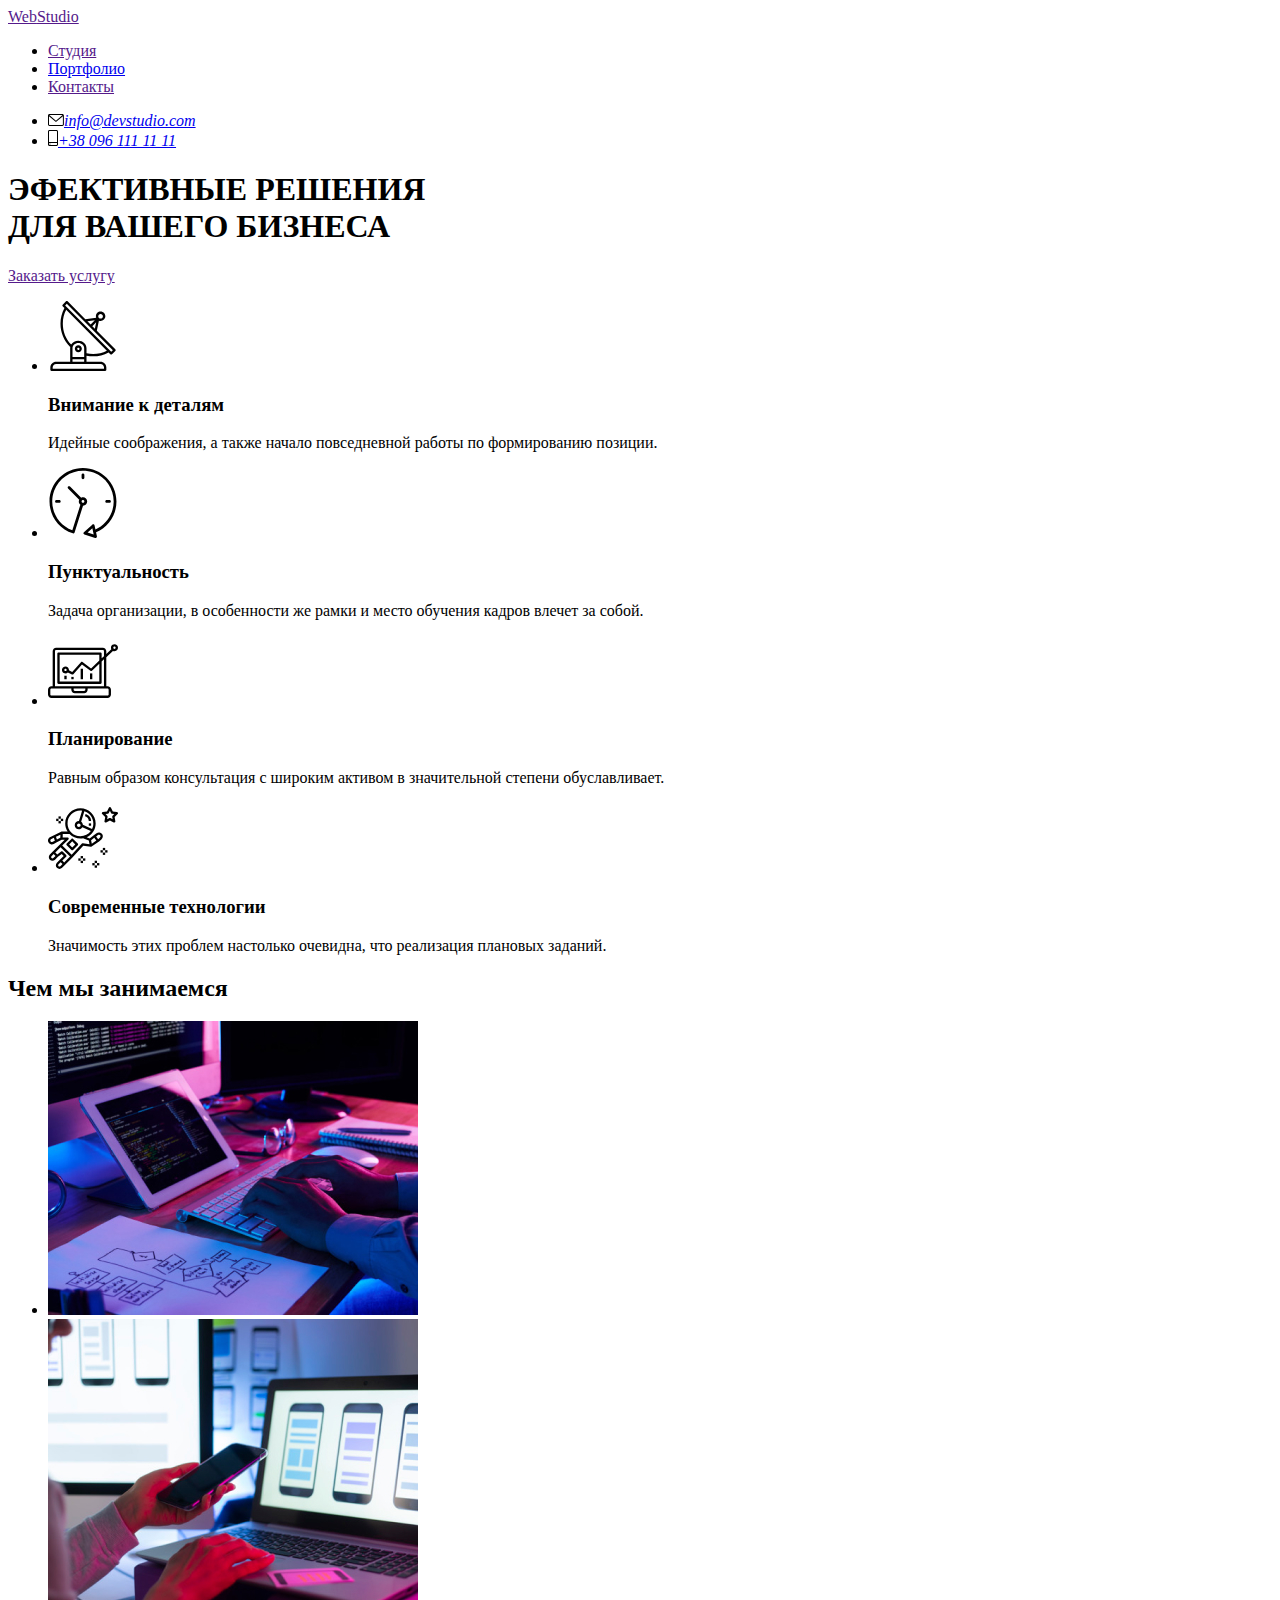
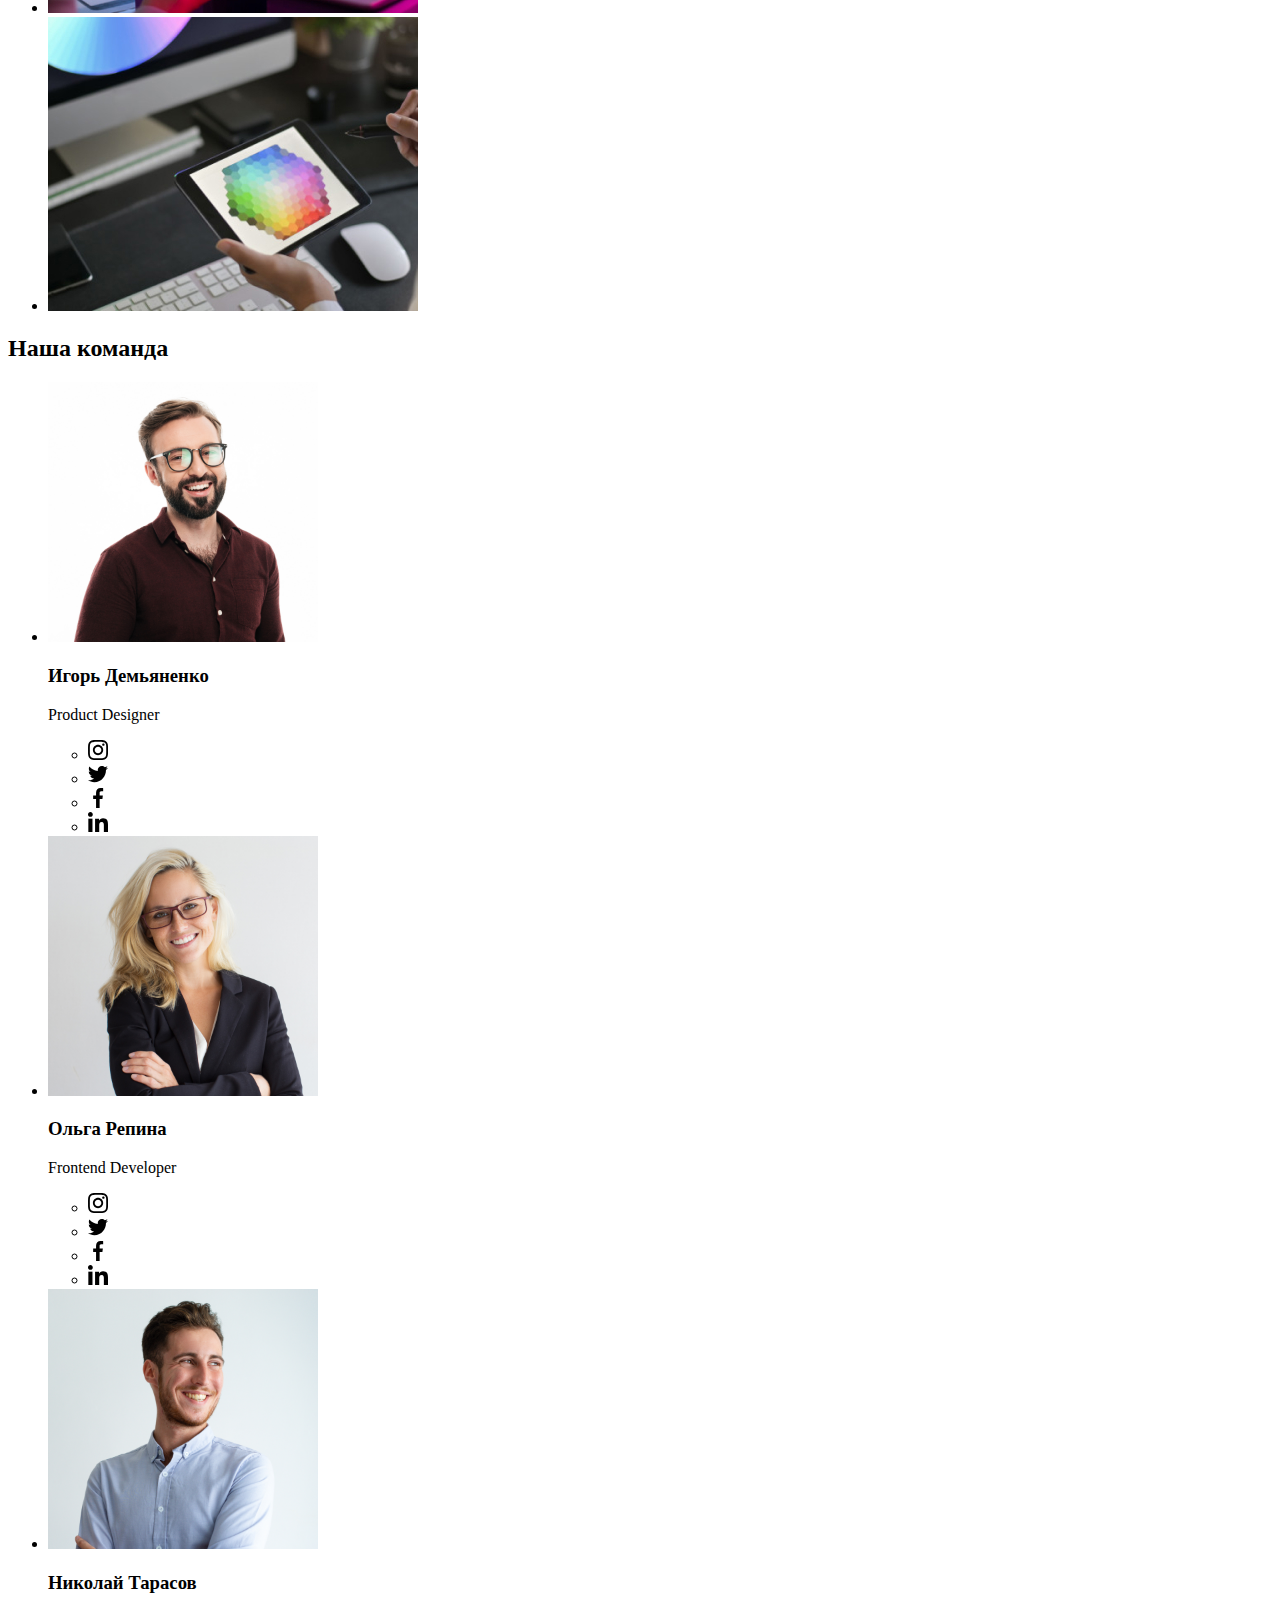
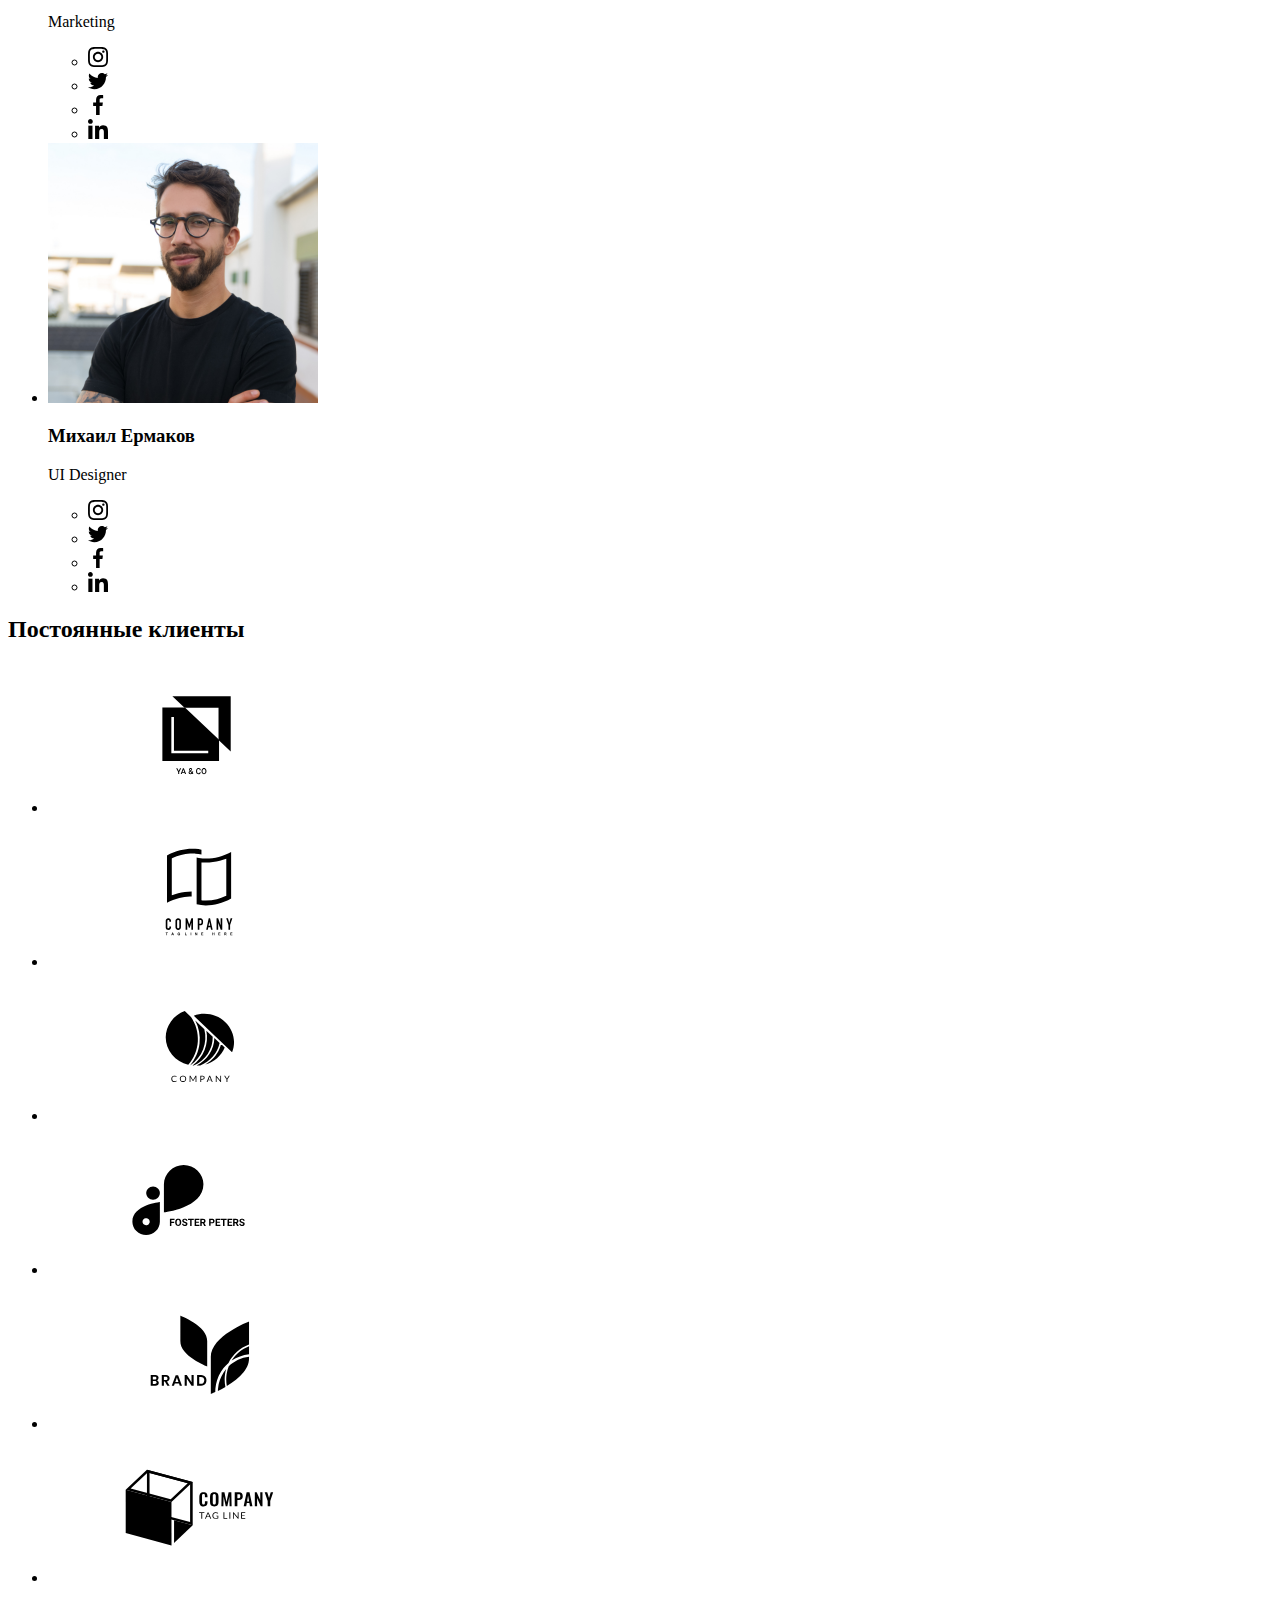
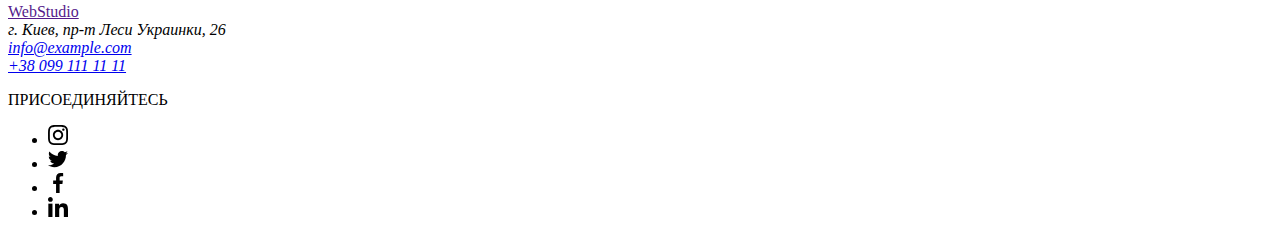
==== index.html @ d0c6c420 "создать" ====
<!DOCTYPE html>
<html lang="ru">
  <head>
    <meta charset="UTF-8" />
    <meta name="viewport" content="width=device-width, initial-scale=1.0" />
    <meta http-equiv="X-UA-Compatible" content="ie=edge" />
    <title>goit-markup-hw-04</title>
    <link
      href="https://fonts.googleapis.com/css2?family=Raleway:wght@700&family=Roboto:wght@400;700;900&display=swap"
      rel="stylesheet"
    />
    <link rel="stylesheet" href="../goit-markup-hw-04/css/styles.css"/>
  </head>
  <body>
    <!-- шапка сайта -->
    <header class="page-header">
      <div class="container page-header-container">
        <nav class="logo-list">
          <a class="logo-item" href=""
            ><span class="logo-item-list">Web</span>Studio</a
          >
          <ul class="navigation">
            <li class="navigation-list-item">
              <a class="link current" href="">Студия</a>
            </li>
            <li class="navigation-list-item">
              <a class="link" href="../goit-markup-hw-02/portfolio.html"
                >Портфолио</a
              >
            </li>
            <li class="navigation-list-item">
              <a class="link" href="">Контакты</a>
            </li>
          </ul>
        </nav>
        <address class="auth">
          <ul class="auth-nav-links">
            <li>
              <a class="auth-nav current" href="mailto:info@devstudio.com"
            ><svg class="mail-svg" width="16" height="12">
              <use href="./photo/sprite/nav.svg#icon-mail"></use>
            </svg>info@devstudio.com</a>
            </li>
            <li><a class="auth-nav" href="tel:+380961111111">
              <svg class="phone-svg" width="10" height="16">
              <use href="./photo/sprite/nav.svg#icon-phone"></use></svg>+38 096 111 11 11</a>
            </li>
          </ul>
        </address>
      </div>
    </header>

    <main>
      <!-- Hero -->
      <section class="hero">
        <div class="container hero-container">
          <h1 class="hero-item">
            ЭФЕКТИВНЫЕ РЕШЕНИЯ <br />
            ДЛЯ ВАШЕГО БИЗНЕСА
          </h1>
          <a class="hero-button button" href="" >Заказать услугу</a
          >
        </div>
      </section>

      <!-- преимущества -->
      <section class="">
        <div class="container features-container">
          <h2 hidden>Особенности</h2>
          <ul class="features">
            <li class="features-title-text">
              <div class="container-features">
                <svg class="features-list-item" width="70" height="70">
                  <use href="./photo/sprite/features.svg#icon-antenna-1"></use>
                </svg>
              </div>
              <h3 class="features-title">Внимание к деталям</h3>
              <p class="features-text">
                Идейные соображения, а также начало повседневной работы по
                формированию позиции.
              </p>
            </li>
            <li class="features-title-text">
              <div class="container-features">
                <svg class="features-list-item" width="70" height="70">
                  <use href="./photo/sprite/features.svg#icon-clock-1"></use>
                </svg>
              </div>
              <h3 class="features-title">Пунктуальность</h3>
              <p class="features-text">
                Задача организации, в особенности же рамки и место обучения
                кадров влечет за собой.
              </p>
            </li>
            <li class="features-title-text">
              <div class="container-features">
                <svg class="features-list-item" width="70" height="70">
                  <use href="./photo/sprite/features.svg#icon-diagram-1"></use>
                </svg>
              </div>
              <h3 class="features-title">Планирование</h3>
              <p class="features-text">
                Равным образом консультация с широким активом в значительной
                степени обуславливает.
              </p>
            </li>
            <li class="features-title-text">
              <div class="container-features">
                <svg class="features-list-item" width="70" height="70">
                  <use href="./photo/sprite/features.svg#icon-astronaut-1"></use>
                </svg>
              </div>
              <h3 class="features-title">Современные технологии</h3>
              <p class="features-text">
                Значимость этих проблем настолько очевидна, что реализация
                плановых заданий.
              </p>
            </li>
          </ul>
        </div>
      </section>

      <!-- че мы занимаемся -->
      <section class="section">
        <div class="container our-work-container">
          <h2 class="section-text">Чем мы занимаемся</h2>
          <ul class="img-list">
            <li class="our-work-img">
              <img
                src="./photo/what-we-do/img-1.jpg"
                alt="работаем"
                width="370"
                height="294"
              />
            </li>
            <li>
              <img
                src="./photo/what-we-do/img-2.jpg"
                alt="работаем"
                width="370"
                height="294"
              />
            </li>
            <li>
              <img
                src="./photo/what-we-do/img-3.jpg"
                alt="работаем"
                width="370"
                height="294"
              />
            </li>
          </ul>
        </div>
      </section>

      <!-- наша команда -->
      <section class="our-team">
        <div class="container team-container">
          <h2 class="team-title">Наша команда</h2>
          <ul class="team-list">
            <li class="team-list-item">
              <img
                src="./photo/our-team/img-1.jpg"
                alt="наша команда"
                width="270"
                height="260"
              />
              <div class="our-team-text">
                <h3 class="our-team-list">Игорь Демьяненко</h3>
                <p class="our-team-item">Product Designer</p>
                 <ul class="social-list-item">
                   <li class="social-list">
                     <div class="social">
                      <svg class="social-list-item-svg current" width="20" height="20">
                       <use href="./photo/sprite/social.svg#icon-instagram"></use>
                      </svg>
                    </div>
                    </li>
                    <li class="social-list">
                    <div class="social">
                      <svg class="social-list-item-svg" width="20" height="20">
                    <use href="./photo/sprite/social.svg#icon-twitter"></use>
                   </svg>
                  </div>
                    </li>
                    <li class="social-list">
                   <div class="social">
                    <svg class="social-list-item-svg" width="20" height="20">
                   <use href="./photo/sprite/social.svg#icon-facebook"></use>
                    </svg>
                  </div>
                  </li>
                  <li class="social-list">
                    <div class="social">
                      <svg class="social-list-item-svg" width="20" height="20">
                       <use href="./photo/sprite/social.svg#icon-linkedin"></use>
                      </svg>
                    </div>
                       </li>
                </ul>
              </div>
            </li>
            <li>
              <img
                src="./photo/our-team/img-2.jpg"
                alt="наша команда"
                width="270"
                height="260"
              />
              <div class="our-team-text">
                <h3 class="our-team-list">Ольга Репина</h3>
                <p class="our-team-item">Frontend Developer</p>
                <ul class="social-list-item">
                  <li class="social-list">
                    <div class="social">
                      <svg class="social-list-item-svg current" width="20" height="20">
                       <use href="./photo/sprite/social.svg#icon-instagram"></use>
                      </svg>
                    </div>
                    </li>
                    <li class="social-list">
                    <div class="social">
                      <svg class="social-list-item-svg" width="20" height="20">
                    <use href="./photo/sprite/social.svg#icon-twitter"></use>
                   </svg>
                  </div>
                    </li>
                    <li class="social-list">
                   <div class="social">
                    <svg class="social-list-item-svg" width="20" height="20">
                   <use href="./photo/sprite/social.svg#icon-facebook"></use>
                    </svg>
                  </div>
                  </li>
                  <li class="social-list">
                    <div class="social">
                      <svg class="social-list-item-svg" width="20" height="20">
                       <use href="./photo/sprite/social.svg#icon-linkedin"></use>
                      </svg>
                    </div>
                  </li>
                </ul>
              </div>
            </li>
            <li>
              <img
                src="./photo/our-team/img-3.jpg"
                alt="наша команда"
                width="270"
                height="260"
              />
              <div class="our-team-text">
                <h3 class="our-team-list">Николай Тарасов</h3>
                <p class="our-team-item">Marketing</p>
                <div class="">
                  <ul class="social-list-item">
                    <li class="social-list">
                      <div class="social">
                        <svg class="social-list-item-svg current" width="20" height="20">
                         <use href="./photo/sprite/social.svg#icon-instagram"></use>
                        </svg>
                      </div>
                      </li>
                      <li class="social-list">
                      <div class="social">
                        <svg class="social-list-item-svg" width="20" height="20">
                      <use href="./photo/sprite/social.svg#icon-twitter"></use>
                     </svg>
                    </div>
                      </li>
                      <li class="social-list">
                     <div class="social">
                      <svg class="social-list-item-svg" width="20" height="20">
                     <use href="./photo/sprite/social.svg#icon-facebook"></use>
                      </svg>
                    </div>
                    </li>
                    <li class="social-list">
                      <div class="social">
                        <svg class="social-list-item-svg" width="20" height="20">
                         <use href="./photo/sprite/social.svg#icon-linkedin"></use>
                        </svg>
                      </div>
                    </li>
                  </ul>
                </div>
              </div>
            </li>
            <li>
              <img
                src="./photo/our-team/img-4.jpg"
                alt="наша команда"
                width="270"
                height="260"
              />
              <div class="our-team-text">
                <h3 class="our-team-list">Михаил Ермаков</h3>
                <p class="our-team-item">UI Designer</p>
                <ul class="social-list-item">
                  <li class="social-list">
                    <div class="social">
                      <svg class="social-list-item-svg current" width="20" height="20">
                       <use href="./photo/sprite/social.svg#icon-instagram"></use>
                      </svg>
                    </div>
                    </li>
                    <li class="social-list">
                    <div class="social">
                      <svg class="social-list-item-svg" width="20" height="20">
                    <use href="./photo/sprite/social.svg#icon-twitter"></use>
                   </svg>
                  </div>
                    </li>
                    <li class="social-list">
                   <div class="social">
                    <svg class="social-list-item-svg" width="20" height="20">
                   <use href="./photo/sprite/social.svg#icon-facebook"></use>
                    </svg>
                  </div>
                  </li>
                  <li class="social-list">
                    <div class="social">
                      <svg class="social-list-item-svg" width="20" height="20">
                       <use href="./photo/sprite/social.svg#icon-linkedin"></use>
                      </svg>
                    </div>
                    </li>
                </ul>
              </div>
            </li>
          </ul>
        </div>
      </section>

      <!-- ПОСТОЯННЫЕ КЛИЕНТЫ -->

      <section class="clients">
        <div class="container clients-container">
            <h2 class="our-clients">Постоянные клиенты</h2>
            <ul class="clients list-text">
              <li class="clients-list-photo">
                <svg class="clients-list-item">
                  <use href="./photo/sprite/clients.svg#icon-client-1"></use>
                </svg>
              </li>
              <li class="clients-list-photo">
                <svg class="clients-list-item">
                  <use href="./photo/sprite/clients.svg#icon-client-2"></use>
                </svg>
              </li>
              <li class="clients-list-photo">
                <svg class="clients-list-item">
                  <use href="./photo/sprite/clients.svg#icon-client-3"></use>
                </svg>
              </li>
              <li class="clients-list-photo">
                <svg class="clients-list-item">
                  <use href="./photo/sprite/clients.svg#icon-client-4"></use>
                </svg>
              </li>
              <li class="clients-list-photo">
                <svg class="clients-list-item">
                  <use href="./photo/sprite/clients.svg#icon-client-5"></use>
                </svg>
              </li>
              <li class="clients-list-photo">
                <svg class="clients-list-item">
                  <use href="./photo/sprite/clients.svg#icon-client-6"></use>
                </svg>
              </li>
            </ul>
          </div>
       </section>
    </main>

    <!-- футер -->
    <footer class="footer">
      <div class="container footer-nav-container">
          <div class="footer-navigation">
              <a class="footer-logo-item" href=""><span class="logo-item-list">Web</span>Studio</a>
          <address class="auth-address">
              г. Киев, пр-т Леси Украинки, 26
          </address>  
            <address class="auth-address">
              <a class="auth-nav" href="mailto:info@example.com">info@example.com</a>
            </address>
            <address class="auth-address">
              <a class="auth-nav" href="tel:+380991111111">+38 099 111 11 11</a>
            </address>
          </div>
          <div class="join">
            <p class="text">ПРИСОЕДИНЯЙТЕСЬ</p>
            <ul class="join-list">
              <li class="join-social-list">
               <div class="join-social">
                <a href="" class="join-link" aria-label="ссылка на instagram"></a>
                 <svg class="icon" width="20" height="20">
                   <use href="./photo/sprite/footer-social.svg#icon-instagram"></use>
                 </svg>
                </div> 
               </li>
               <li class="join-social-list">
               <div class="join-social">
                <a href="" class="join-link" aria-label="ссылка на twitter"></a>
                 <svg class="icon current" width="20" height="20">
                   <use href="./photo/sprite/footer-social.svg#icon-twitter"></use>
                 </svg>
                </div>
               </li>
               <li class="join-social-list">
               <div class="join-social">
                <a href="" class="join-link" aria-label="ссылка на facebook"></a>
                 <svg class="icon" width="20" height="20">
                   <use href="./photo/sprite/footer-social.svg#icon-facebook"></use>
                 </svg>
                </div>
               </li>
               <li class="join-social-list">
               <div class="join-social">
                <a href="" class="join-link" aria-label="ссылка на linkedin"></a>
                 <svg class="icon" width="20" height="20">
                   <use href="./photo/sprite/footer-social.svg#icon-linkedin"></use>
                 </svg>
                </div>
               </li>
            </ul>
          </div>
      </div>
    </footer>
  </body>
</html>
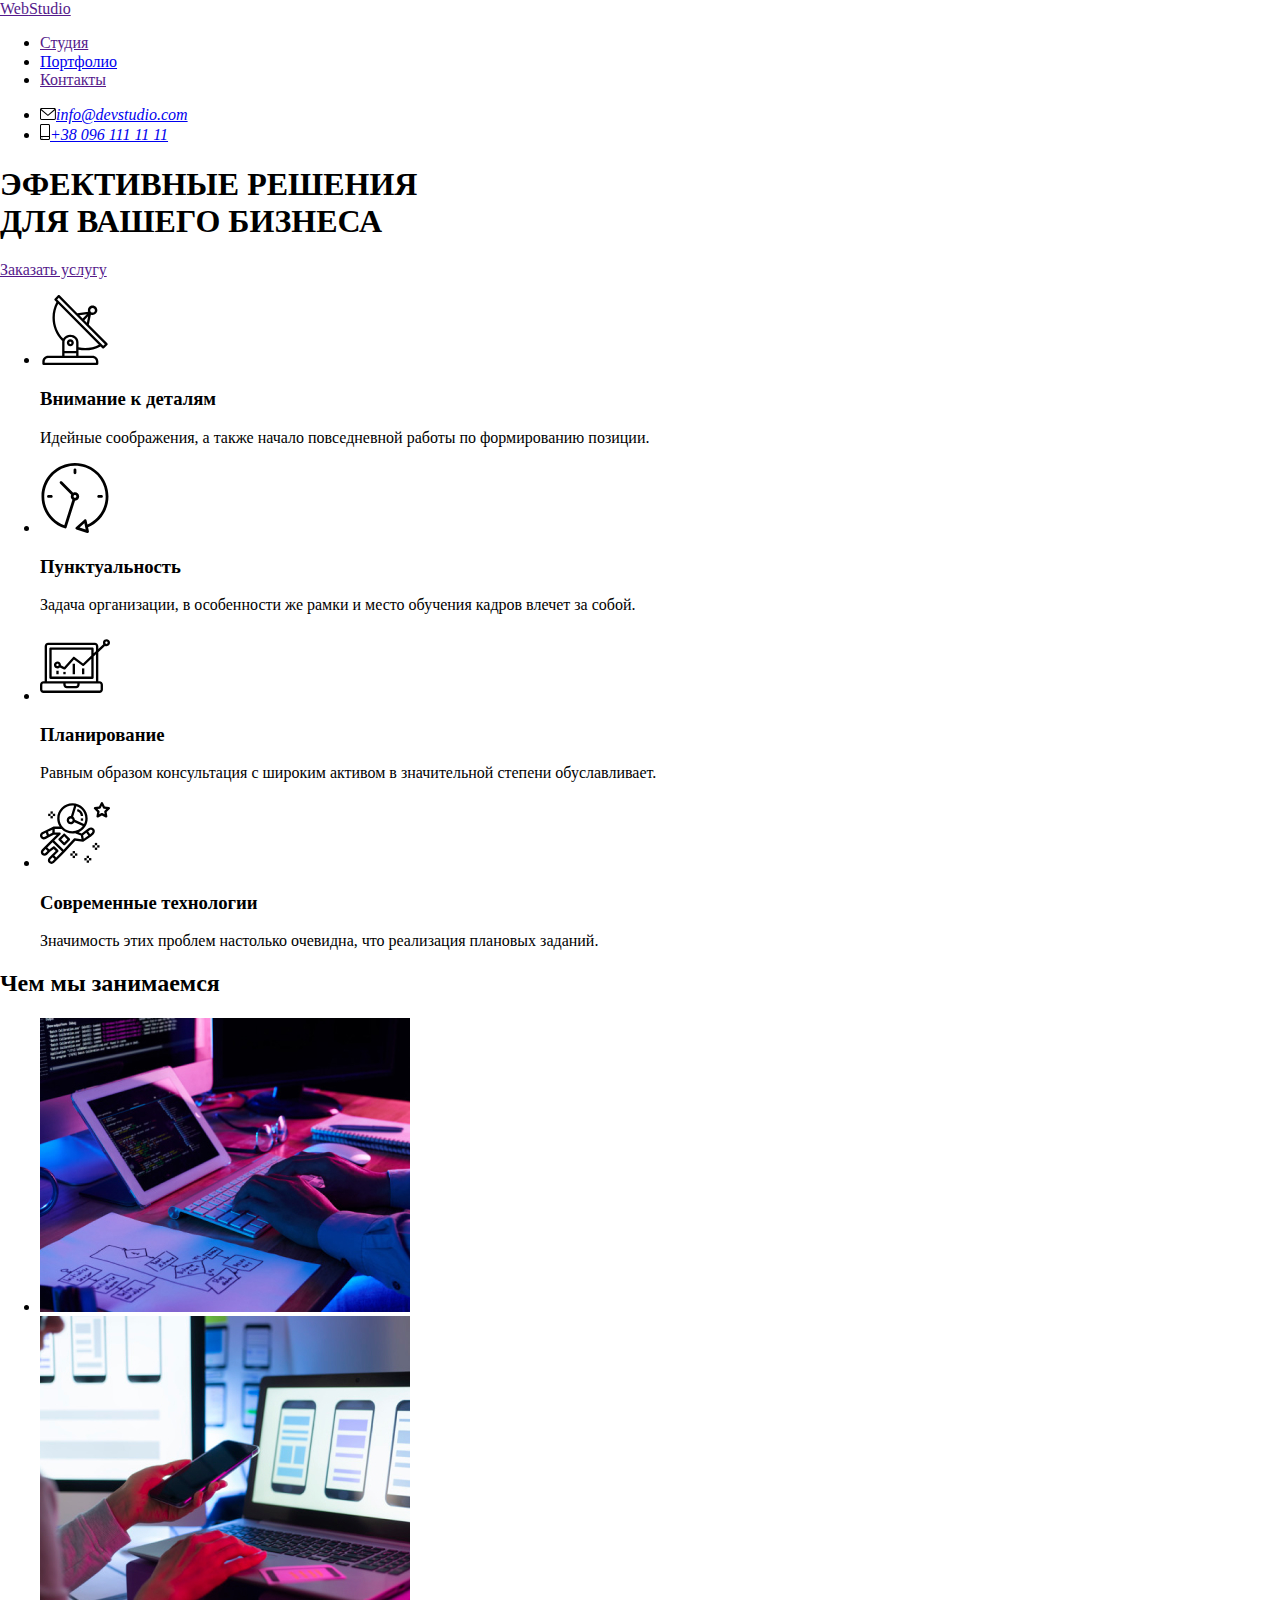
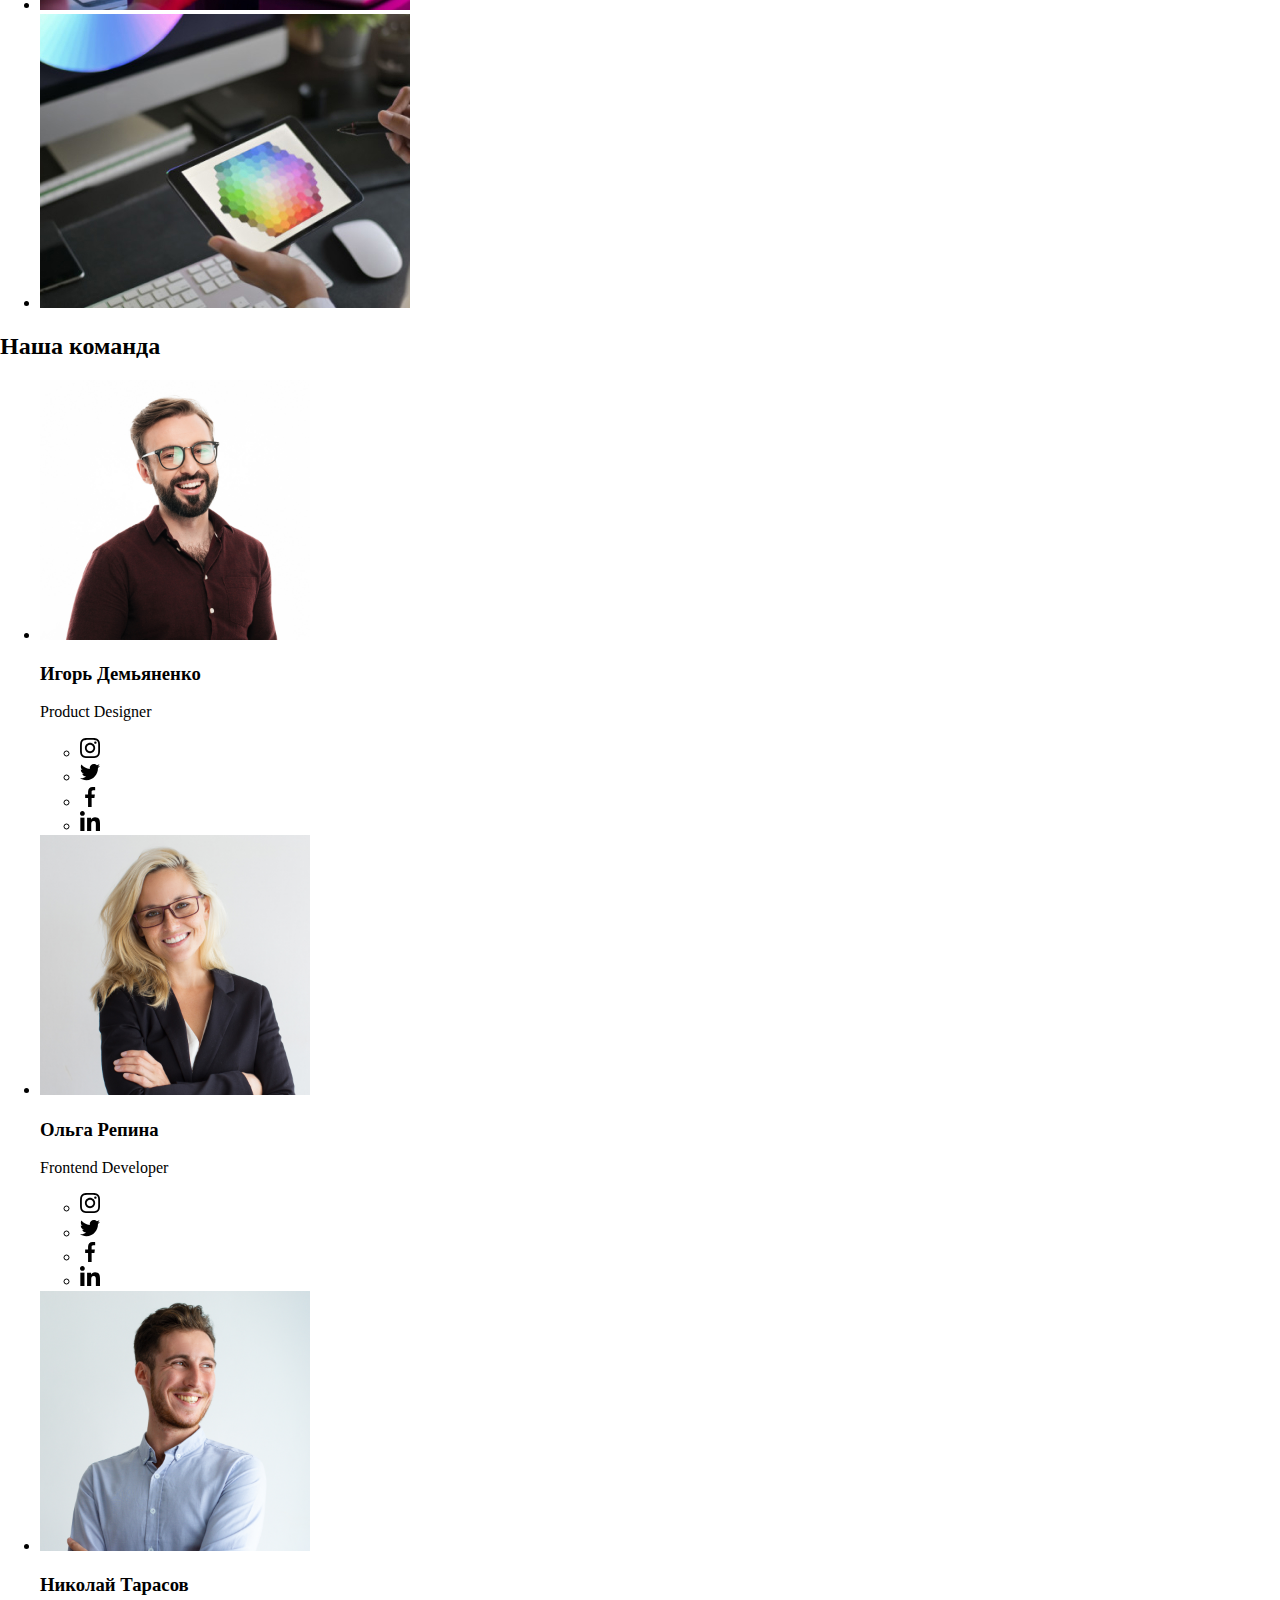
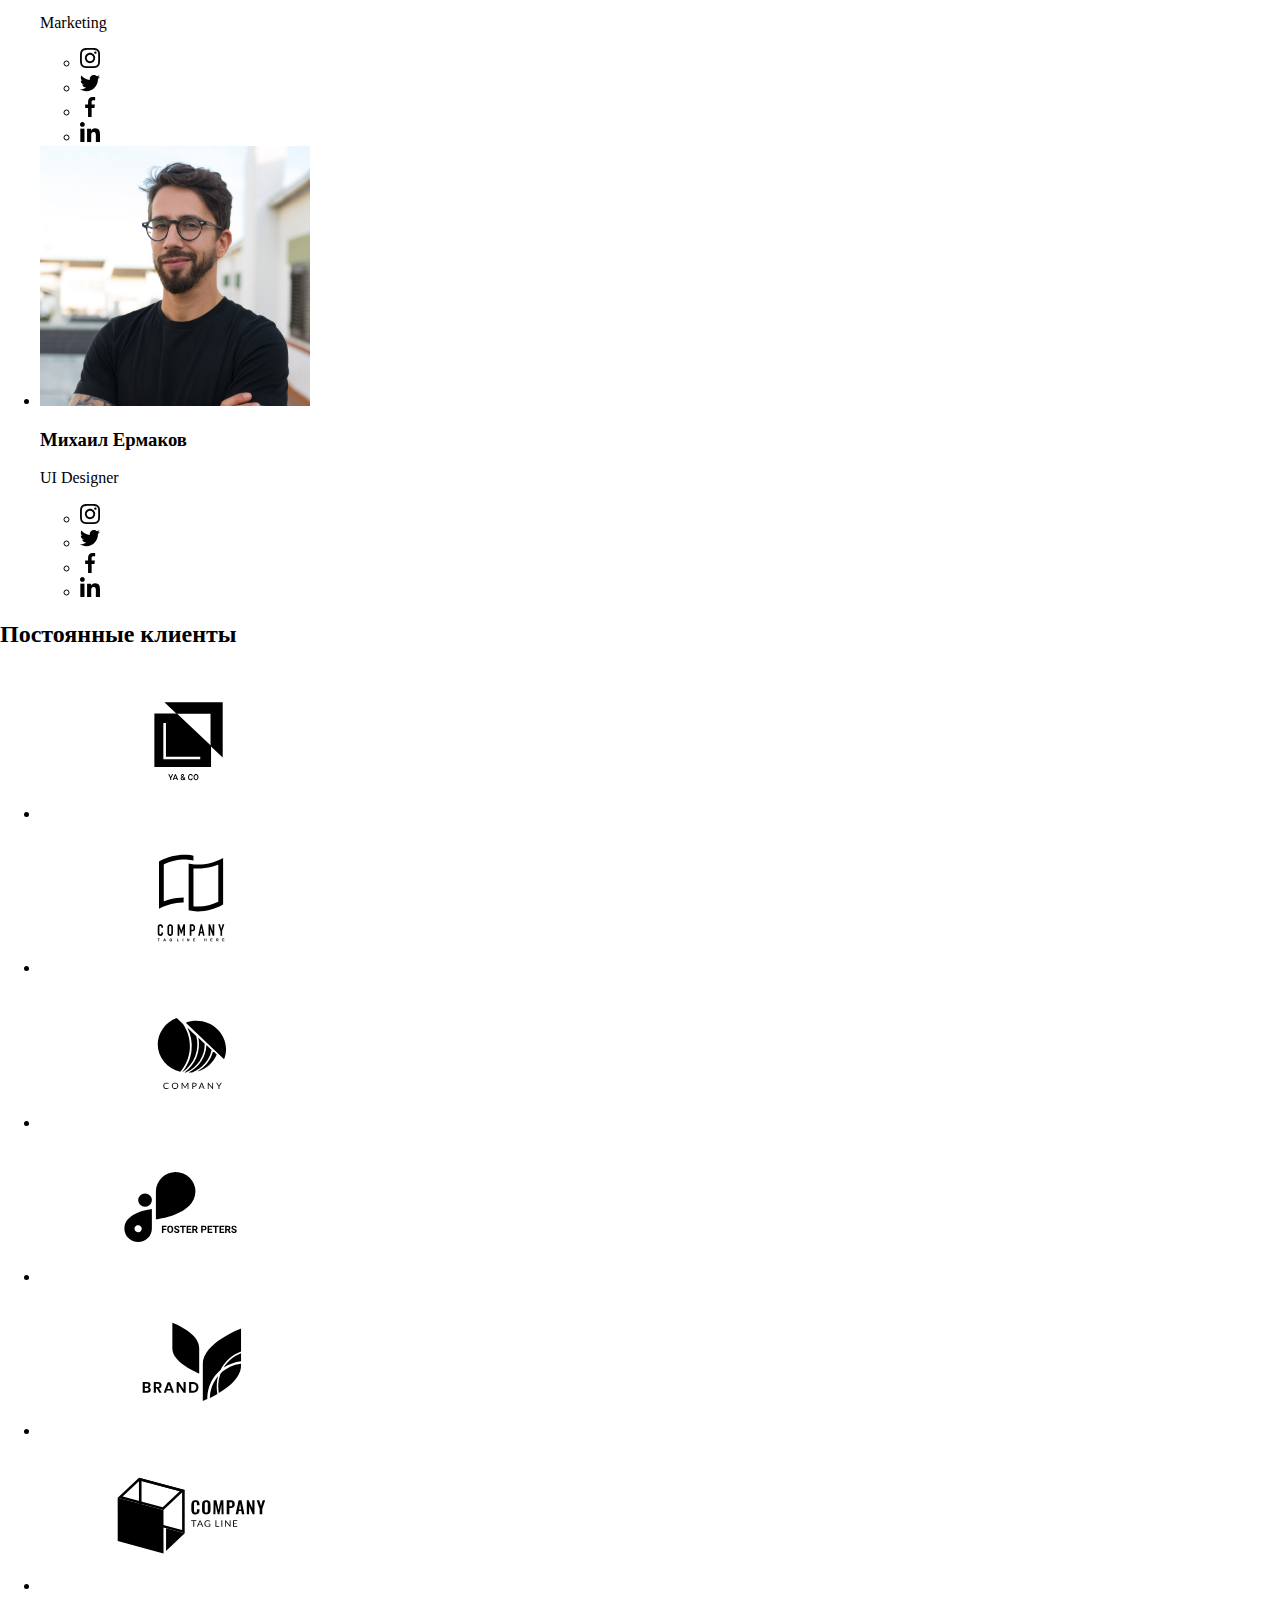
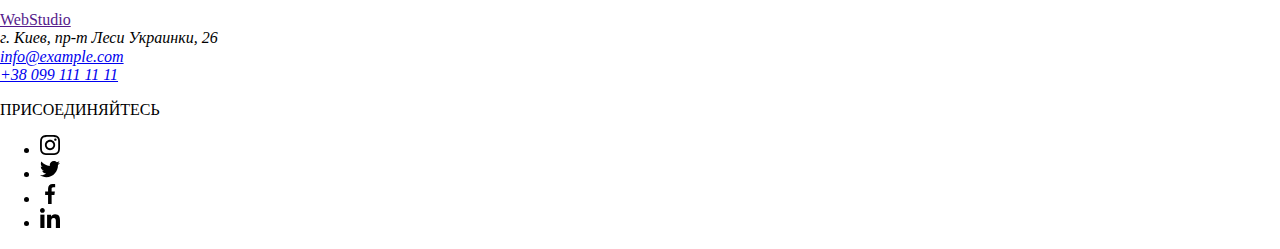
==== commit b7a9e756: "overlay" ====
--- a/index.html
+++ b/index.html
@@ -4,12 +4,10 @@
     <meta charset="UTF-8" />
     <meta name="viewport" content="width=device-width, initial-scale=1.0" />
     <meta http-equiv="X-UA-Compatible" content="ie=edge" />
-    <title>goit-markup-hw-04</title>
-    <link
-      href="https://fonts.googleapis.com/css2?family=Raleway:wght@700&family=Roboto:wght@400;700;900&display=swap"
-      rel="stylesheet"
-    />
-    <link rel="stylesheet" href="../goit-markup-hw-04/css/styles.css"/>
+    <title>goit-markup-hw-05</title>
+    <link rel="stylesheet" href="https://fonts.googleapis.com/css2?family=Raleway:wght@700&family=Roboto:wght@400;700;900&display=swap"/>
+    <link rel="stylesheet" href="./css/normalize.css">
+    <link rel="stylesheet" href="../goit-markup-hw-05/css/styles.css"/>
   </head>
   <body>
     <!-- шапка сайта -->
@@ -429,3 +427,4 @@
     </footer>
   </body>
 </html>
+
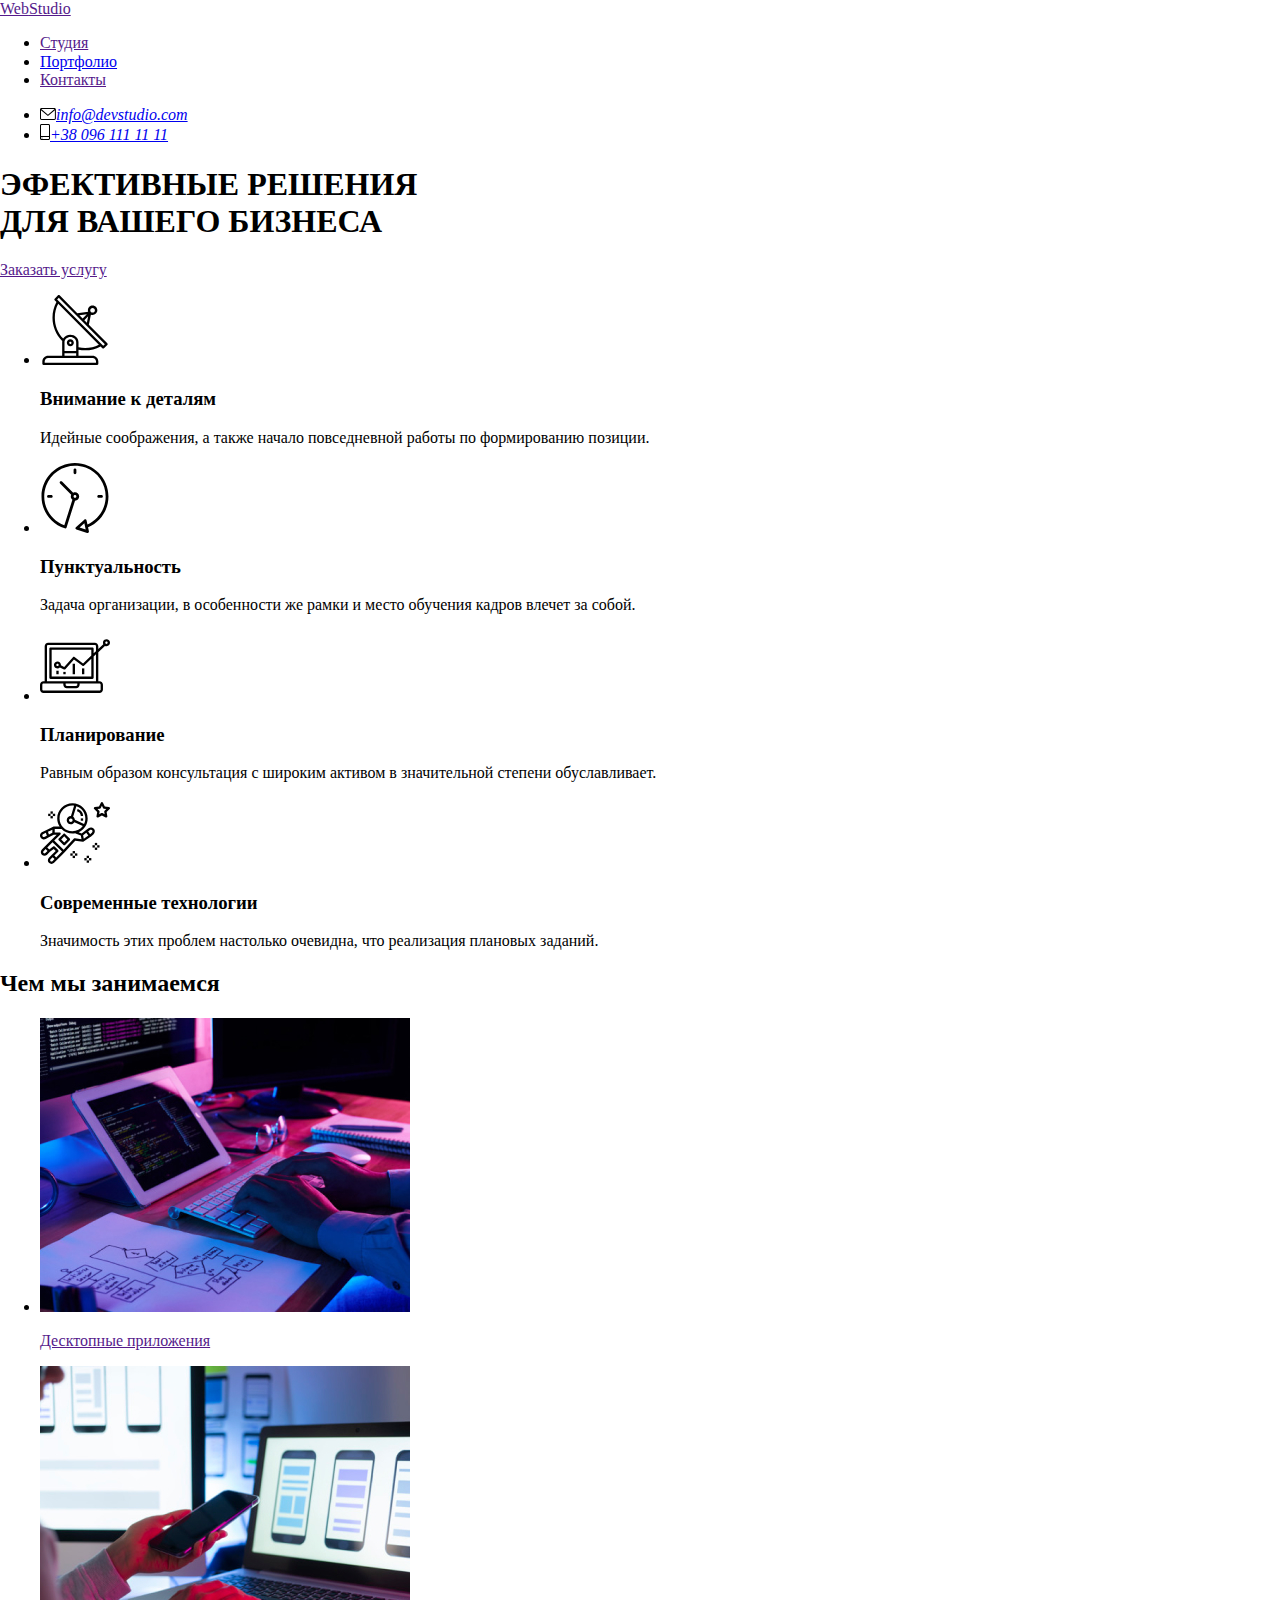
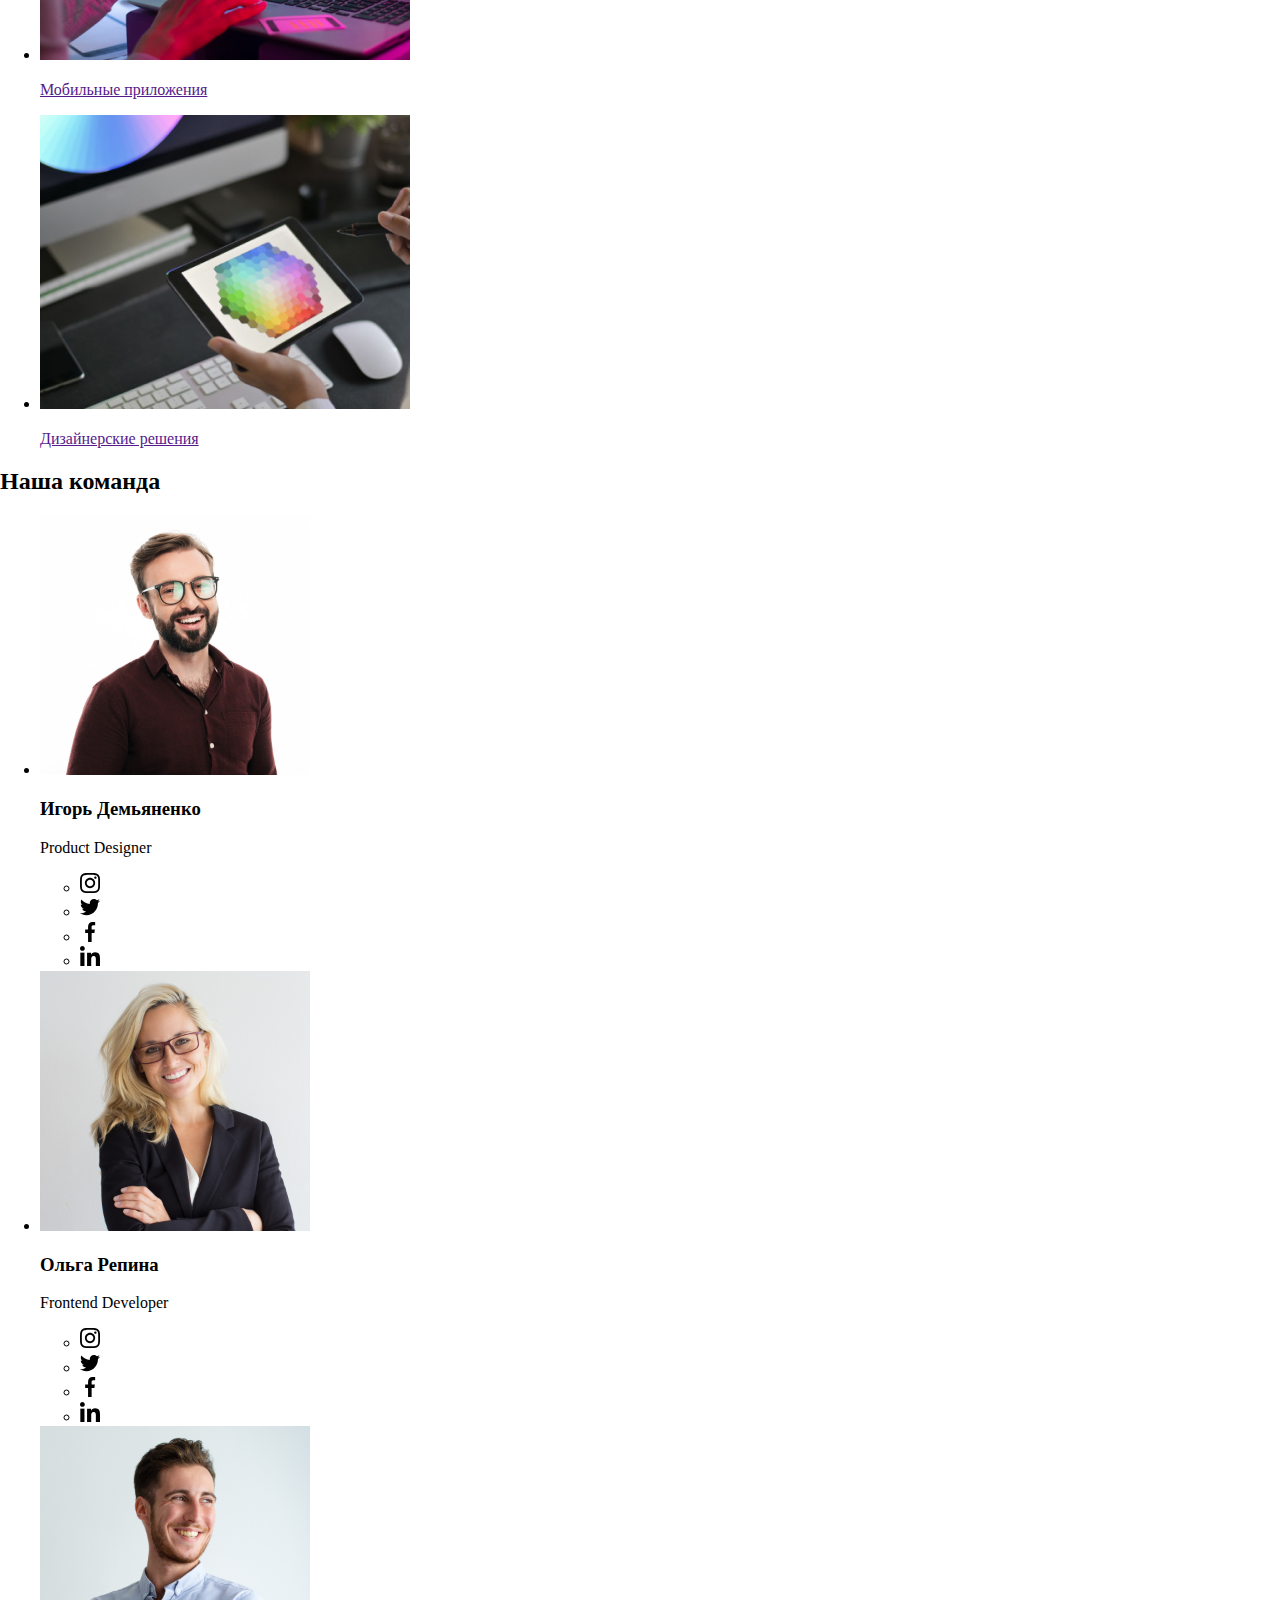
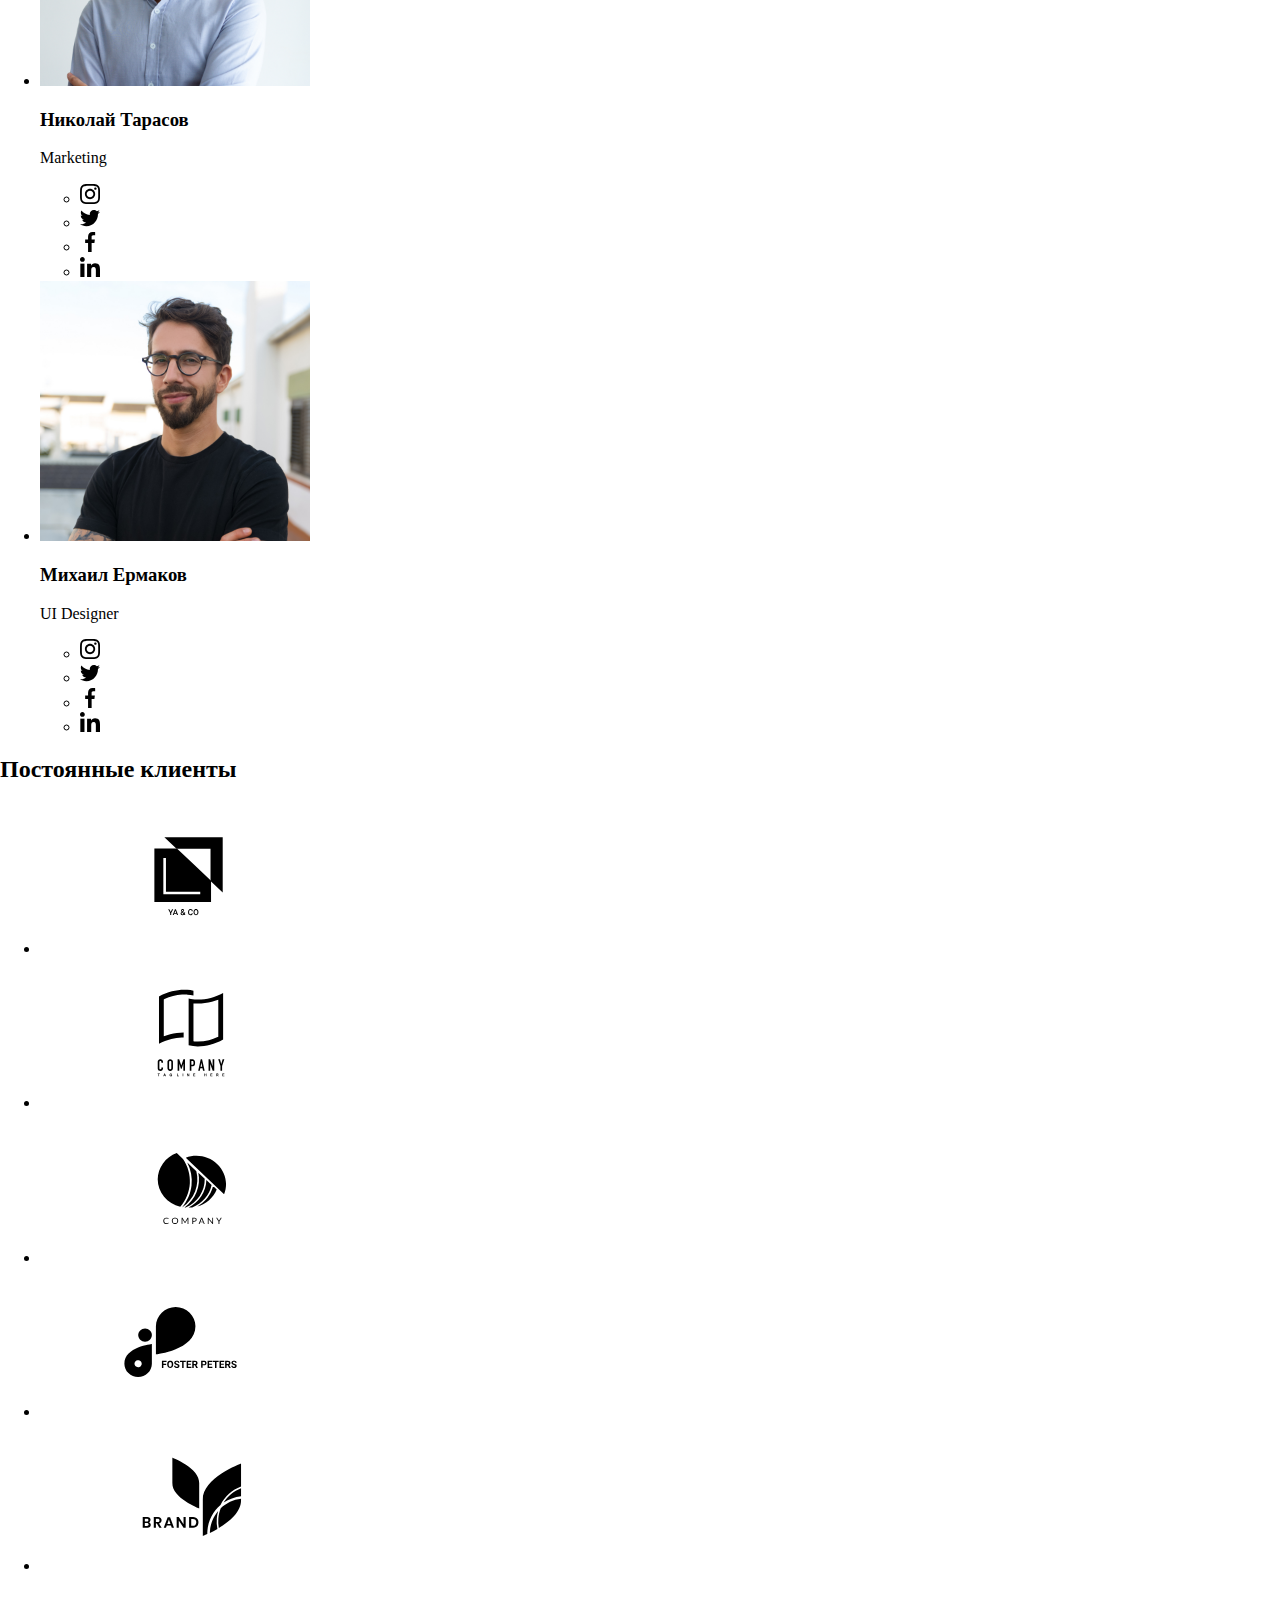
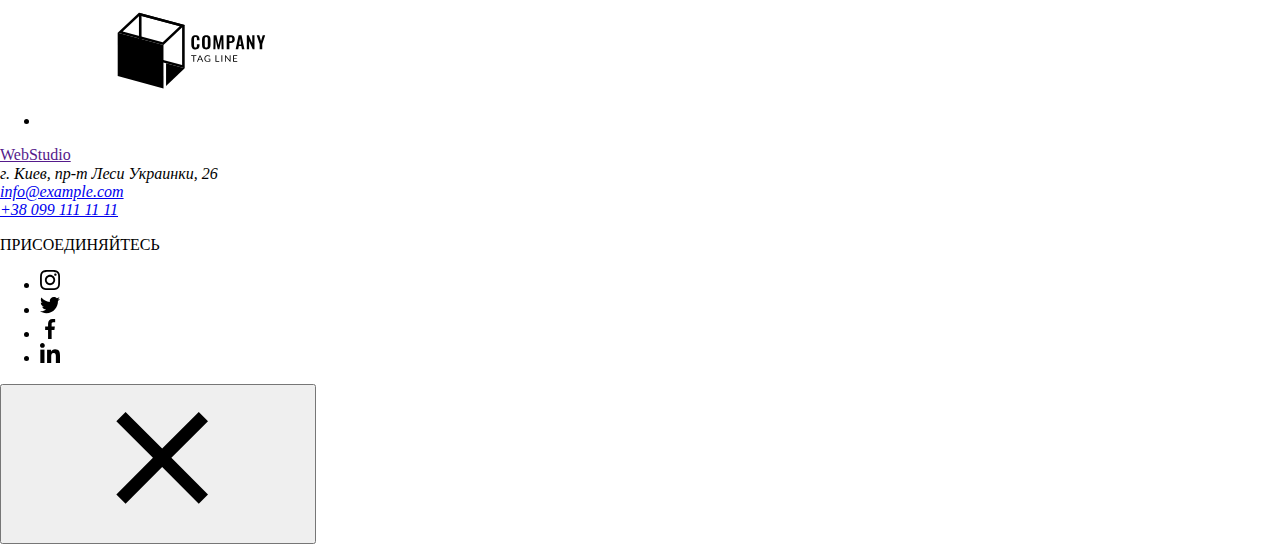
==== commit 77180138: "правки" ====
--- a/index.html
+++ b/index.html
@@ -56,13 +56,13 @@
             ЭФЕКТИВНЫЕ РЕШЕНИЯ <br />
             ДЛЯ ВАШЕГО БИЗНЕСА
           </h1>
-          <a class="hero-button button" href="" >Заказать услугу</a
+          <a class="hero-button button" href="" data-modal-open>Заказать услугу</a
           >
         </div>
       </section>
 
       <!-- преимущества -->
-      <section class="">
+      <section class="our-features">
         <div class="container features-container">
           <h2 hidden>Особенности</h2>
           <ul class="features">
@@ -124,28 +124,34 @@
           <h2 class="section-text">Чем мы занимаемся</h2>
           <ul class="img-list">
             <li class="our-work-img">
-              <img
-                src="./photo/what-we-do/img-1.jpg"
-                alt="работаем"
-                width="370"
-                height="294"
-              />
-            </li>
-            <li>
-              <img
-                src="./photo/what-we-do/img-2.jpg"
-                alt="работаем"
-                width="370"
-                height="294"
-              />
-            </li>
-            <li>
-              <img
-                src="./photo/what-we-do/img-3.jpg"
-                alt="работаем"
-                width="370"
-                height="294"
-              />
+              <a href="">
+                <div class="work-list-img">
+                  <img src="./photo/what-we-do/img-1.jpg" alt="работаем" width="370" height="294"/>
+                    <div class="work">
+                      <p class="window">Десктопные приложения</p>
+                    </div>
+                </div>
+              </a>
+            </li>
+            <li>
+              <a href="">
+                <div class="work-list-img">
+                  <img src="./photo/what-we-do/img-2.jpg" alt="работаем" width="370" height="294"/>
+                    <div class="work">
+                      <p class="window">Мобильные приложения</p>
+                    </div>
+                </div>
+              </a>
+            </li>
+            <li>
+              <a href="">
+                <div class="work-list-img">
+                  <img src="./photo/what-we-do/img-3.jpg" alt="работаем" width="370" height="294"/>
+                    <div class="work">
+                      <p class="window">Дизайнерские решения</p>
+                    </div>
+                </div>
+              </a>
             </li>
           </ul>
         </div>
@@ -169,32 +175,40 @@
                  <ul class="social-list-item">
                    <li class="social-list">
                      <div class="social">
-                      <svg class="social-list-item-svg current" width="20" height="20">
-                       <use href="./photo/sprite/social.svg#icon-instagram"></use>
-                      </svg>
-                    </div>
-                    </li>
-                    <li class="social-list">
-                    <div class="social">
+                      <a href="social-photo" aria-label="ссылка на инстаграм">
+                        <svg class="social-list-item-svg current" width="20" height="20">
+                          <use href="./photo/sprite/social.svg#icon-instagram"></use>
+                         </svg>
+                       </div>
+                      </a>
+                    </li>
+                    <li class="social-list">
+                    <div class="social">
+                     <a href="social-photo" aria-label="ссылка на твитер">
                       <svg class="social-list-item-svg" width="20" height="20">
-                    <use href="./photo/sprite/social.svg#icon-twitter"></use>
-                   </svg>
+                        <use href="./photo/sprite/social.svg#icon-twitter"></use>
+                       </svg>
+                     </a>
                   </div>
                     </li>
                     <li class="social-list">
                    <div class="social">
+                   <a href="social-photo" aria-label="ссылка на фейсбук">
                     <svg class="social-list-item-svg" width="20" height="20">
-                   <use href="./photo/sprite/social.svg#icon-facebook"></use>
-                    </svg>
+                      <use href="./photo/sprite/social.svg#icon-facebook"></use>
+                       </svg>
+                   </a>
                   </div>
                   </li>
                   <li class="social-list">
                     <div class="social">
+                     <a href="social-photo" aria-label="ссылка на линкедин">
                       <svg class="social-list-item-svg" width="20" height="20">
-                       <use href="./photo/sprite/social.svg#icon-linkedin"></use>
-                      </svg>
-                    </div>
-                       </li>
+                        <use href="./photo/sprite/social.svg#icon-linkedin"></use>
+                       </svg>
+                     </a>
+                    </div>
+                  </li>
                 </ul>
               </div>
             </li>
@@ -211,30 +225,38 @@
                 <ul class="social-list-item">
                   <li class="social-list">
                     <div class="social">
+                     <a href="social-photo" aria-label="ссылка на инстаграм">
                       <svg class="social-list-item-svg current" width="20" height="20">
-                       <use href="./photo/sprite/social.svg#icon-instagram"></use>
-                      </svg>
-                    </div>
-                    </li>
-                    <li class="social-list">
-                    <div class="social">
-                      <svg class="social-list-item-svg" width="20" height="20">
-                    <use href="./photo/sprite/social.svg#icon-twitter"></use>
-                   </svg>
+                        <use href="./photo/sprite/social.svg#icon-instagram"></use>
+                       </svg>
+                     </a>
+                    </div>
+                    </li>
+                    <li class="social-list">
+                    <div class="social">
+                      <a href="social-photo" aria-label="ссылка на твитер">
+                        <svg class="social-list-item-svg" width="20" height="20">
+                          <use href="./photo/sprite/social.svg#icon-twitter"></use>
+                         </svg>
+                      </a>
                   </div>
                     </li>
                     <li class="social-list">
                    <div class="social">
-                    <svg class="social-list-item-svg" width="20" height="20">
-                   <use href="./photo/sprite/social.svg#icon-facebook"></use>
-                    </svg>
+                     <a href="social-photo" aria-label="ссылка на фейсбук">
+                       <svg class="social-list-item-svg" width="20" height="20">
+                      <use href="./photo/sprite/social.svg#icon-facebook"></use>
+                       </svg>
+                     </a>
                   </div>
                   </li>
                   <li class="social-list">
                     <div class="social">
-                      <svg class="social-list-item-svg" width="20" height="20">
-                       <use href="./photo/sprite/social.svg#icon-linkedin"></use>
-                      </svg>
+                      <a href="social-photo" aria-label="ссылка на линкедин">
+                        <svg class="social-list-item-svg" width="20" height="20">
+                         <use href="./photo/sprite/social.svg#icon-linkedin"></use>
+                        </svg>
+                      </a>
                     </div>
                   </li>
                 </ul>
@@ -254,30 +276,38 @@
                   <ul class="social-list-item">
                     <li class="social-list">
                       <div class="social">
-                        <svg class="social-list-item-svg current" width="20" height="20">
-                         <use href="./photo/sprite/social.svg#icon-instagram"></use>
-                        </svg>
+                        <a href="social-photo" aria-label="ссылка на инстаграм">
+                          <svg class="social-list-item-svg current" width="20" height="20">
+                           <use href="./photo/sprite/social.svg#icon-instagram"></use>
+                          </svg>
+                        </a>
                       </div>
                       </li>
                       <li class="social-list">
                       <div class="social">
-                        <svg class="social-list-item-svg" width="20" height="20">
+                        <a href="social-photo" aria-label="ссылка на твитер">
+                          <svg class="social-list-item-svg" width="20" height="20">
                       <use href="./photo/sprite/social.svg#icon-twitter"></use>
                      </svg>
+                        </a>
                     </div>
                       </li>
                       <li class="social-list">
                      <div class="social">
-                      <svg class="social-list-item-svg" width="20" height="20">
+                      <a href="social-photo" aria-label="ссылка на фейсбук">
+                        <svg class="social-list-item-svg" width="20" height="20">
                      <use href="./photo/sprite/social.svg#icon-facebook"></use>
                       </svg>
+                      </a>
                     </div>
                     </li>
                     <li class="social-list">
                       <div class="social">
-                        <svg class="social-list-item-svg" width="20" height="20">
+                        <a href="social-photo" aria-label="ссылка на линкедин">
+                          <svg class="social-list-item-svg" width="20" height="20">
                          <use href="./photo/sprite/social.svg#icon-linkedin"></use>
                         </svg>
+                        </a>
                       </div>
                     </li>
                   </ul>
@@ -297,30 +327,38 @@
                 <ul class="social-list-item">
                   <li class="social-list">
                     <div class="social">
-                      <svg class="social-list-item-svg current" width="20" height="20">
+                      <a href="social-photo" aria-label="ссылка на инстаграм">
+                        <svg class="social-list-item-svg current" width="20" height="20">
                        <use href="./photo/sprite/social.svg#icon-instagram"></use>
                       </svg>
-                    </div>
-                    </li>
-                    <li class="social-list">
-                    <div class="social">
-                      <svg class="social-list-item-svg" width="20" height="20">
+                      </a>
+                    </div>
+                    </li>
+                    <li class="social-list">
+                    <div class="social">
+                      <a href="social-photo" aria-label="ссылка на твитер">
+                        <svg class="social-list-item-svg" width="20" height="20">
                     <use href="./photo/sprite/social.svg#icon-twitter"></use>
                    </svg>
+                      </a>
                   </div>
                     </li>
                     <li class="social-list">
                    <div class="social">
-                    <svg class="social-list-item-svg" width="20" height="20">
+                    <a href="social-photo" aria-label="ссылка на фейсбук">
+                      <svg class="social-list-item-svg" width="20" height="20">
                    <use href="./photo/sprite/social.svg#icon-facebook"></use>
                     </svg>
+                    </a>
                   </div>
                   </li>
                   <li class="social-list">
                     <div class="social">
-                      <svg class="social-list-item-svg" width="20" height="20">
+                      <a href="social-photo" aria-label="ссылка на линкедин">
+                        <svg class="social-list-item-svg" width="20" height="20">
                        <use href="./photo/sprite/social.svg#icon-linkedin"></use>
                       </svg>
+                      </a>
                     </div>
                     </li>
                 </ul>
@@ -391,40 +429,55 @@
             <ul class="join-list">
               <li class="join-social-list">
                <div class="join-social">
-                <a href="" class="join-link" aria-label="ссылка на instagram"></a>
+                <a href="" class="join-link" aria-label="ссылка на instagram">
                  <svg class="icon" width="20" height="20">
                    <use href="./photo/sprite/footer-social.svg#icon-instagram"></use>
                  </svg>
+                </a>
                 </div> 
                </li>
                <li class="join-social-list">
                <div class="join-social">
-                <a href="" class="join-link" aria-label="ссылка на twitter"></a>
+                <a href="" class="join-link" aria-label="ссылка на twitter">
                  <svg class="icon current" width="20" height="20">
                    <use href="./photo/sprite/footer-social.svg#icon-twitter"></use>
                  </svg>
+                </a>
                 </div>
                </li>
                <li class="join-social-list">
                <div class="join-social">
-                <a href="" class="join-link" aria-label="ссылка на facebook"></a>
+                <a href="" class="join-link" aria-label="ссылка на facebook">
                  <svg class="icon" width="20" height="20">
                    <use href="./photo/sprite/footer-social.svg#icon-facebook"></use>
                  </svg>
+                </a>
                 </div>
                </li>
                <li class="join-social-list">
                <div class="join-social">
-                <a href="" class="join-link" aria-label="ссылка на linkedin"></a>
+                <a href="" class="join-link" aria-label="ссылка на linkedin">
                  <svg class="icon" width="20" height="20">
                    <use href="./photo/sprite/footer-social.svg#icon-linkedin"></use>
                  </svg>
+                </a>
                 </div>
                </li>
             </ul>
           </div>
       </div>
     </footer>
+    <div class="backdrop is-hidden"data-modal>
+      <div class="form-wraper">
+        <button type="button" class="form-wraper-close-btn" data-modal-close>
+          <svg class="modal-button">
+            <use href="./photo/sprite/close.svg#icon-close-black-18dp-21"></use>
+          </svg>
+        </button>
+      </div>
+    </div>
+
+    <script src="./js/modal.js"></script>
   </body>
 </html>
 
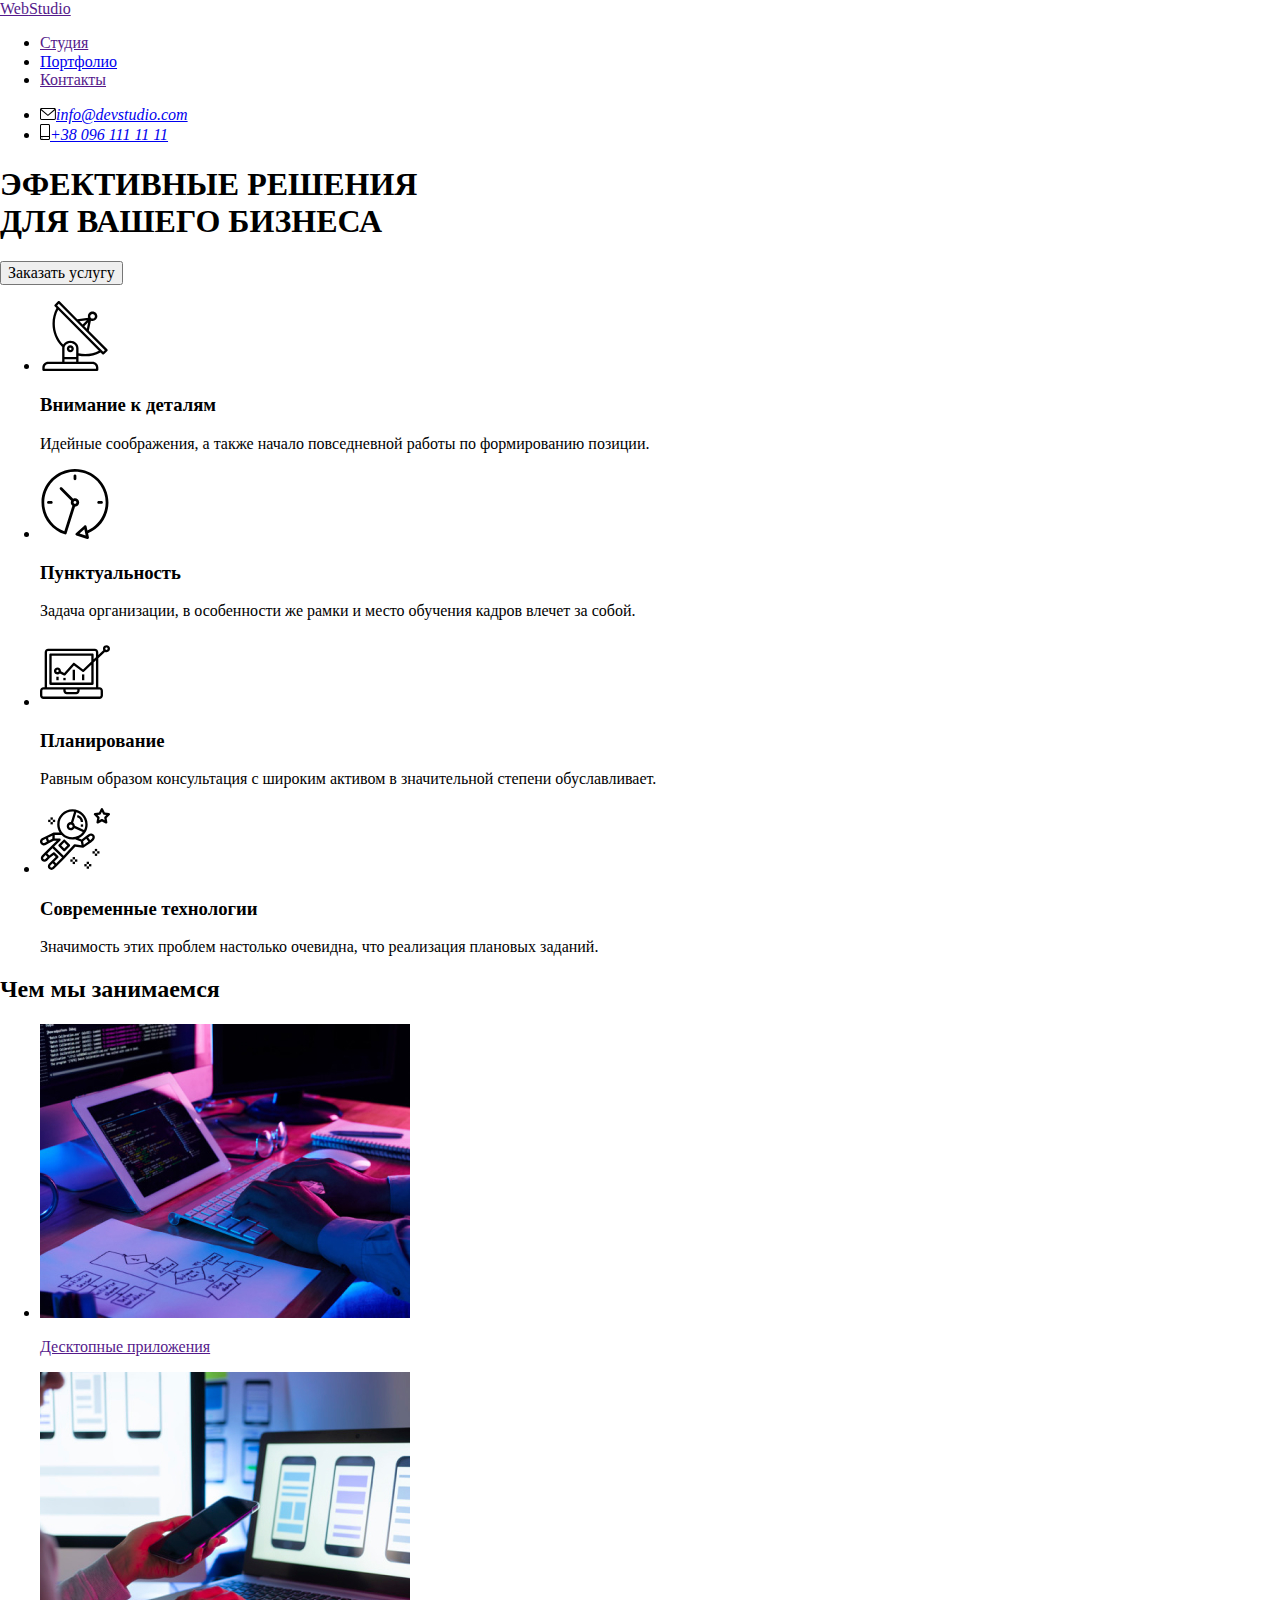
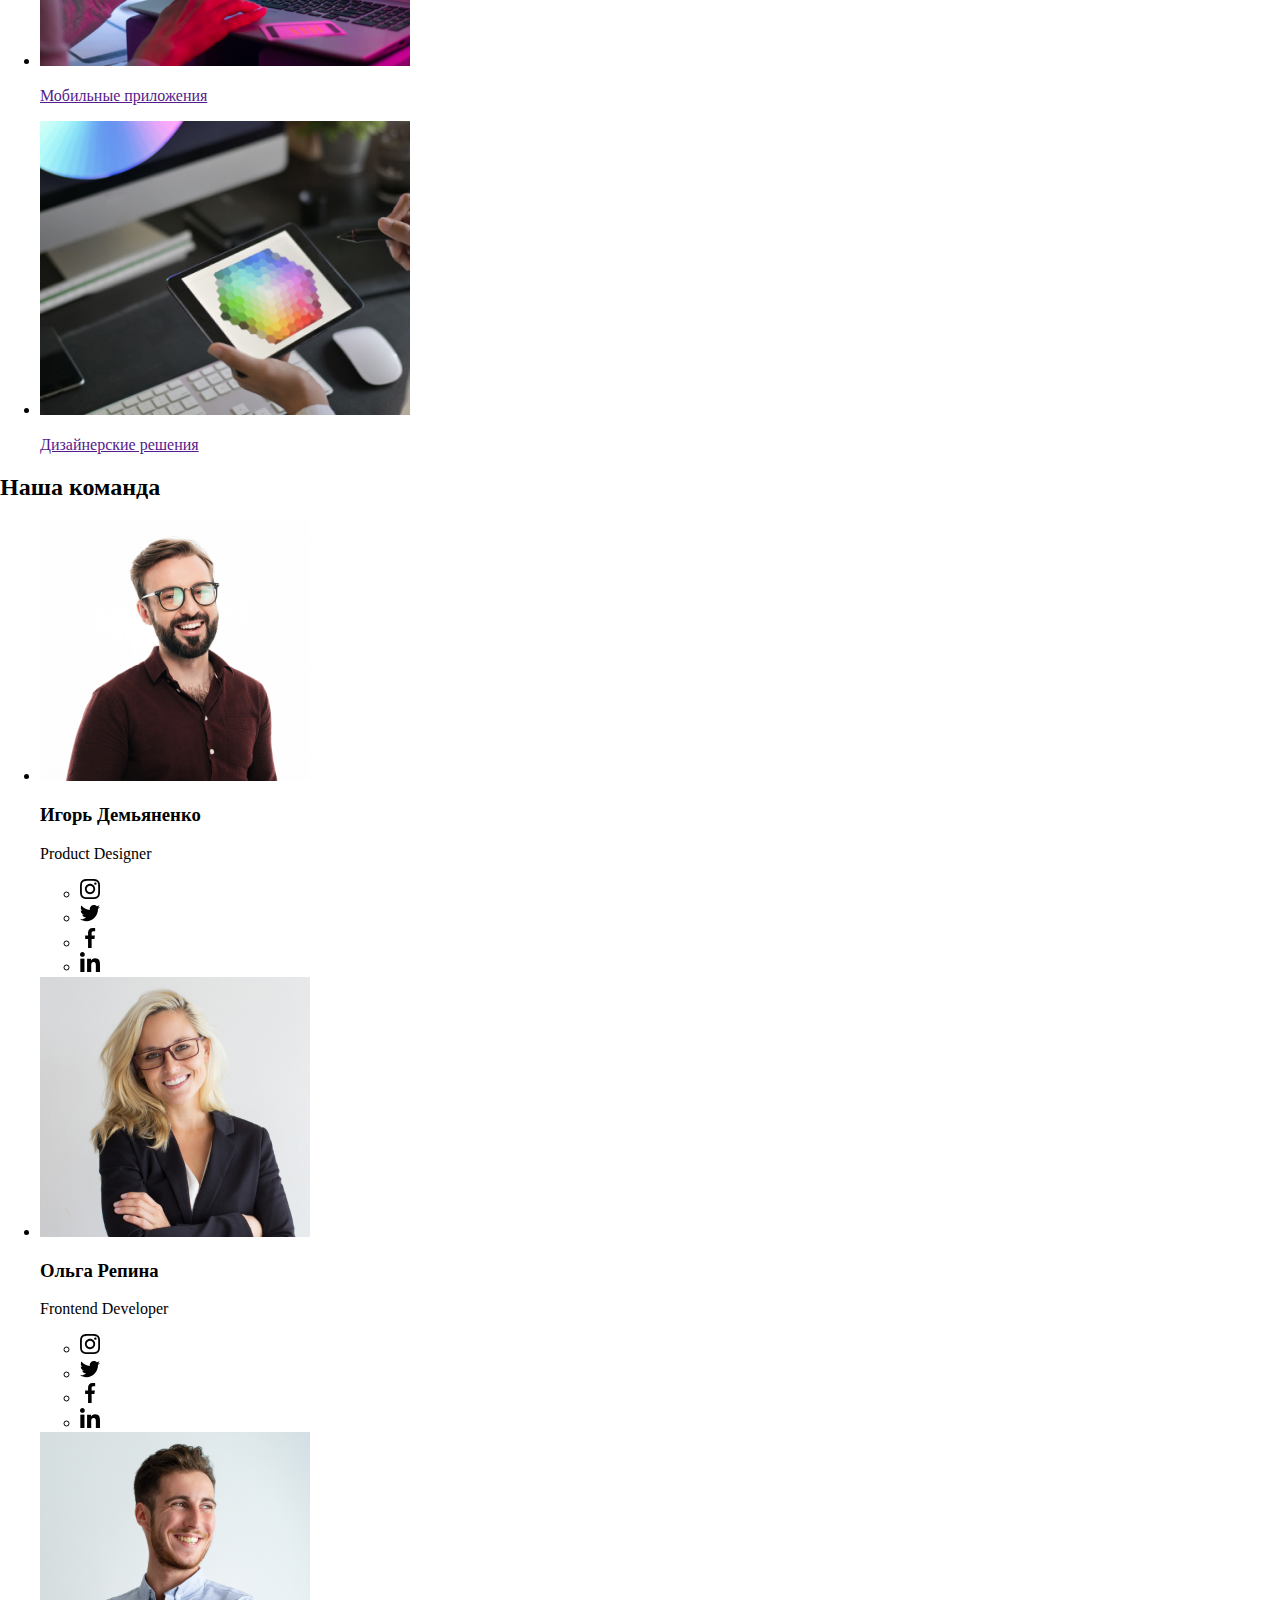
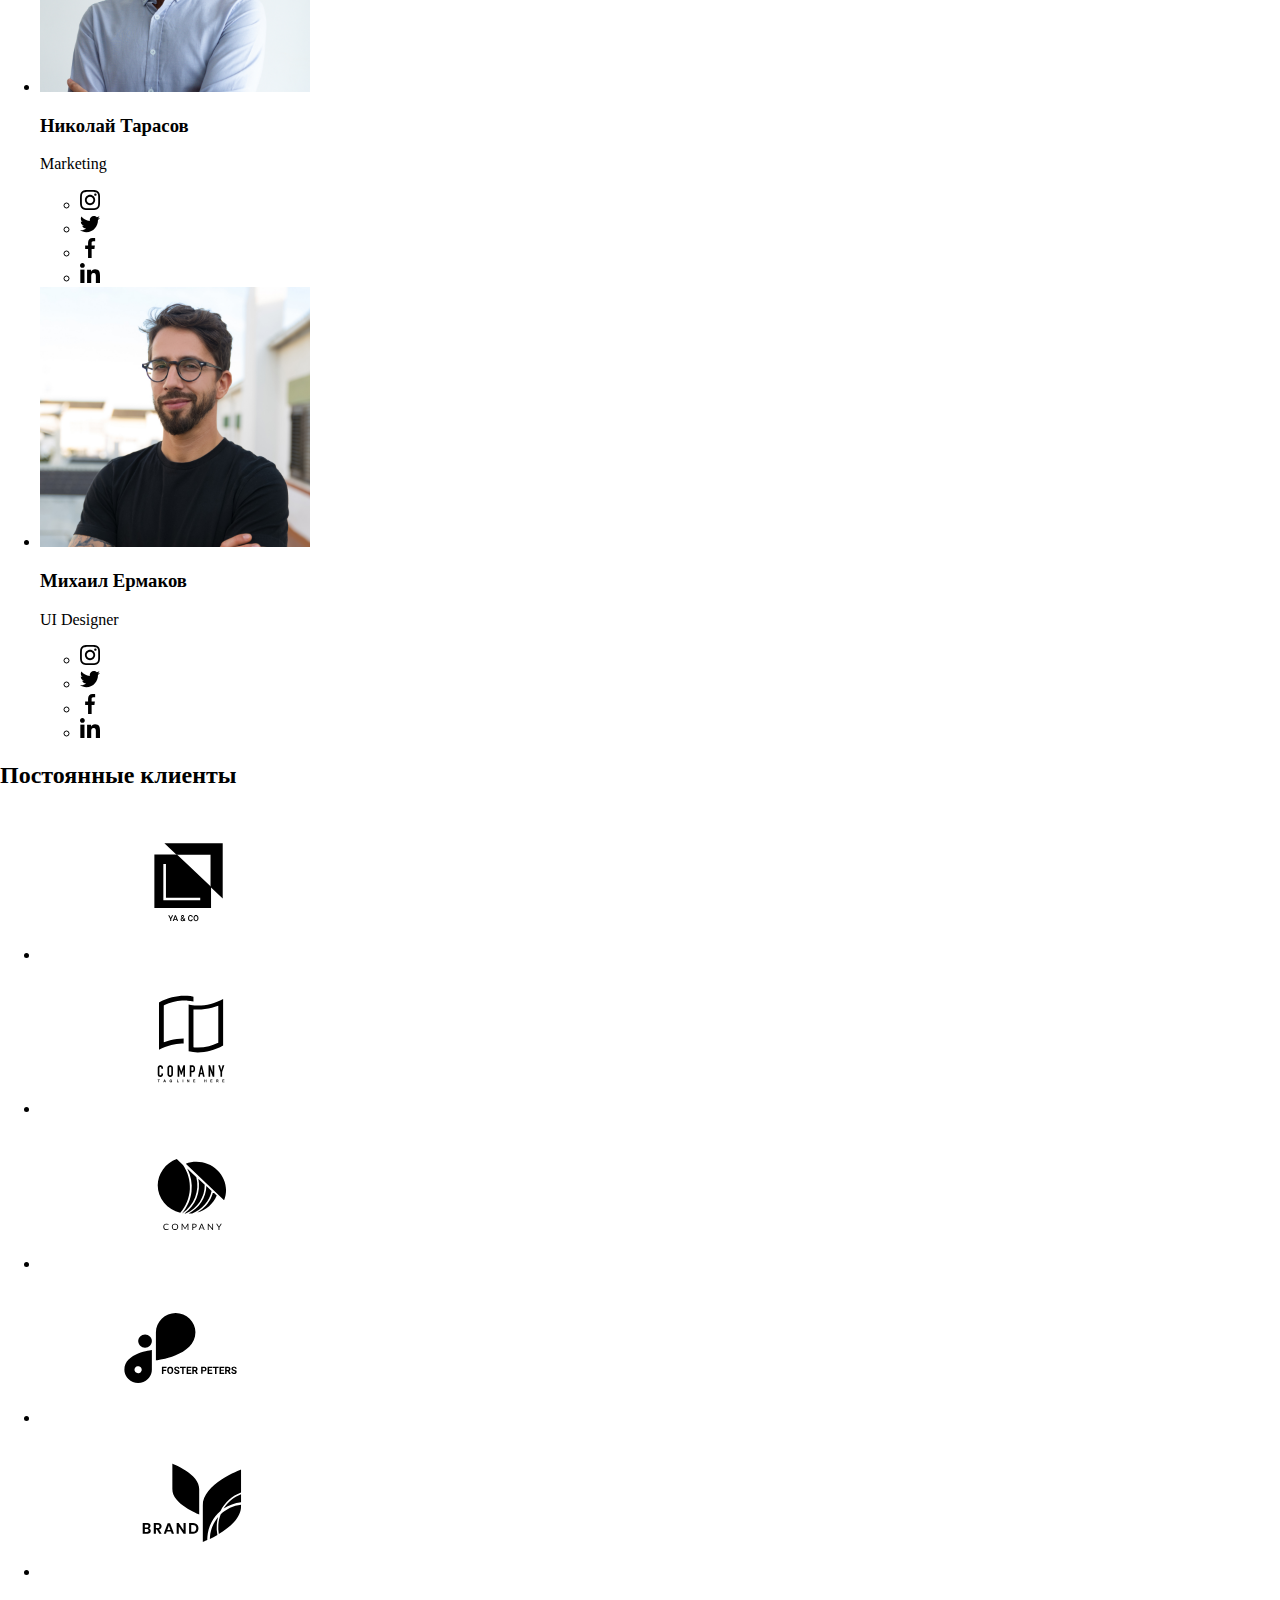
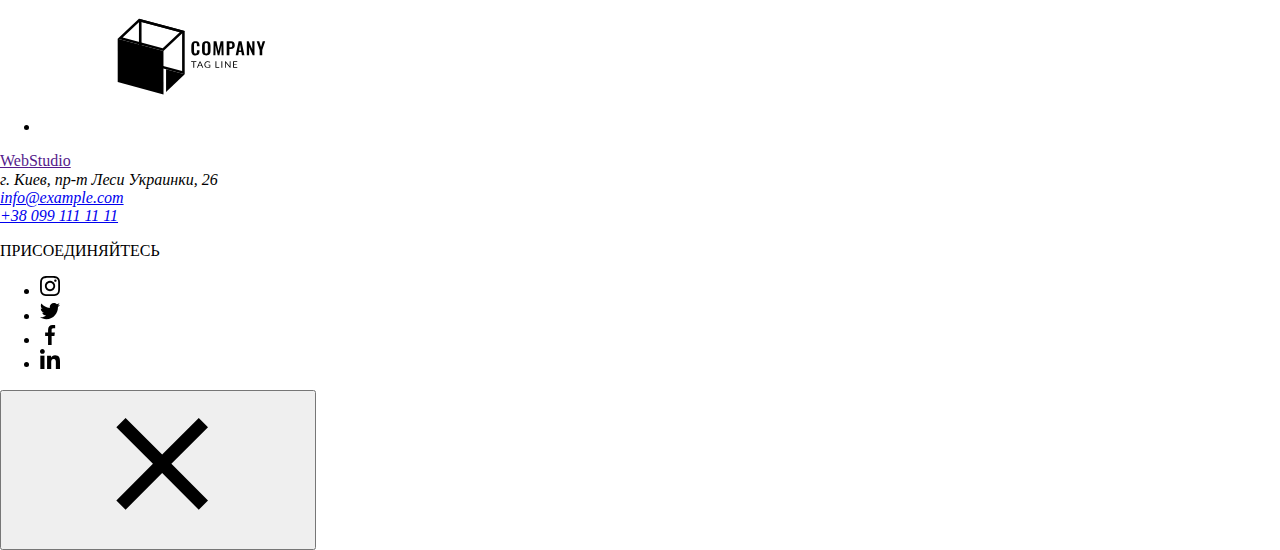
==== commit 433f7315: "добавить" ====
--- a/index.html
+++ b/index.html
@@ -33,13 +33,14 @@
         </nav>
         <address class="auth">
           <ul class="auth-nav-links">
-            <li>
-              <a class="auth-nav current" href="mailto:info@devstudio.com"
+            <li class="header-auth-address">
+              <a class="auth-nav" href="mailto:info@devstudio.com"
             ><svg class="mail-svg" width="16" height="12">
               <use href="./photo/sprite/nav.svg#icon-mail"></use>
             </svg>info@devstudio.com</a>
             </li>
-            <li><a class="auth-nav" href="tel:+380961111111">
+            <li class="header-auth-address">
+              <a class="auth-nav" href="tel:+380961111111">
               <svg class="phone-svg" width="10" height="16">
               <use href="./photo/sprite/nav.svg#icon-phone"></use></svg>+38 096 111 11 11</a>
             </li>
@@ -56,8 +57,7 @@
             ЭФЕКТИВНЫЕ РЕШЕНИЯ <br />
             ДЛЯ ВАШЕГО БИЗНЕСА
           </h1>
-          <a class="hero-button button" href="" data-modal-open>Заказать услугу</a
-          >
+         <button type="button" class="hero-button button" data-modal-open>Заказать услугу</button>
         </div>
       </section>
 
@@ -174,43 +174,43 @@
                 <p class="our-team-item">Product Designer</p>
                  <ul class="social-list-item">
                    <li class="social-list">
-                     <div class="social">
+                     
                       <a href="social-photo" aria-label="ссылка на инстаграм">
                         <svg class="social-list-item-svg current" width="20" height="20">
                           <use href="./photo/sprite/social.svg#icon-instagram"></use>
                          </svg>
-                       </div>
-                      </a>
-                    </li>
-                    <li class="social-list">
-                    <div class="social">
+                        </a>
+                     
+                    </li>
+                    <li class="social-list">
+                    
                      <a href="social-photo" aria-label="ссылка на твитер">
                       <svg class="social-list-item-svg" width="20" height="20">
                         <use href="./photo/sprite/social.svg#icon-twitter"></use>
                        </svg>
                      </a>
-                  </div>
-                    </li>
-                    <li class="social-list">
-                   <div class="social">
+                 
+                    </li>
+                    <li class="social-list">
+                  
                    <a href="social-photo" aria-label="ссылка на фейсбук">
                     <svg class="social-list-item-svg" width="20" height="20">
                       <use href="./photo/sprite/social.svg#icon-facebook"></use>
                        </svg>
                    </a>
-                  </div>
+                  
                   </li>
                   <li class="social-list">
-                    <div class="social">
+                   
                      <a href="social-photo" aria-label="ссылка на линкедин">
                       <svg class="social-list-item-svg" width="20" height="20">
                         <use href="./photo/sprite/social.svg#icon-linkedin"></use>
                        </svg>
                      </a>
-                    </div>
+                   
                   </li>
                 </ul>
-              </div>
+              
             </li>
             <li>
               <img
@@ -224,40 +224,40 @@
                 <p class="our-team-item">Frontend Developer</p>
                 <ul class="social-list-item">
                   <li class="social-list">
-                    <div class="social">
+                   
                      <a href="social-photo" aria-label="ссылка на инстаграм">
                       <svg class="social-list-item-svg current" width="20" height="20">
                         <use href="./photo/sprite/social.svg#icon-instagram"></use>
                        </svg>
                      </a>
-                    </div>
-                    </li>
-                    <li class="social-list">
-                    <div class="social">
+                    
+                    </li>
+                    <li class="social-list">
+                   
                       <a href="social-photo" aria-label="ссылка на твитер">
                         <svg class="social-list-item-svg" width="20" height="20">
                           <use href="./photo/sprite/social.svg#icon-twitter"></use>
                          </svg>
                       </a>
-                  </div>
-                    </li>
-                    <li class="social-list">
-                   <div class="social">
+                 
+                    </li>
+                    <li class="social-list">
+                  
                      <a href="social-photo" aria-label="ссылка на фейсбук">
                        <svg class="social-list-item-svg" width="20" height="20">
                       <use href="./photo/sprite/social.svg#icon-facebook"></use>
                        </svg>
                      </a>
-                  </div>
+                 
                   </li>
                   <li class="social-list">
-                    <div class="social">
+                   
                       <a href="social-photo" aria-label="ссылка на линкедин">
                         <svg class="social-list-item-svg" width="20" height="20">
                          <use href="./photo/sprite/social.svg#icon-linkedin"></use>
                         </svg>
                       </a>
-                    </div>
+                   
                   </li>
                 </ul>
               </div>
@@ -275,40 +275,40 @@
                 <div class="">
                   <ul class="social-list-item">
                     <li class="social-list">
-                      <div class="social">
+                     
                         <a href="social-photo" aria-label="ссылка на инстаграм">
                           <svg class="social-list-item-svg current" width="20" height="20">
                            <use href="./photo/sprite/social.svg#icon-instagram"></use>
                           </svg>
                         </a>
-                      </div>
+                     
                       </li>
                       <li class="social-list">
-                      <div class="social">
+                     
                         <a href="social-photo" aria-label="ссылка на твитер">
                           <svg class="social-list-item-svg" width="20" height="20">
                       <use href="./photo/sprite/social.svg#icon-twitter"></use>
                      </svg>
                         </a>
-                    </div>
+                    
                       </li>
                       <li class="social-list">
-                     <div class="social">
+                    
                       <a href="social-photo" aria-label="ссылка на фейсбук">
                         <svg class="social-list-item-svg" width="20" height="20">
                      <use href="./photo/sprite/social.svg#icon-facebook"></use>
                       </svg>
                       </a>
-                    </div>
-                    </li>
-                    <li class="social-list">
-                      <div class="social">
+                   
+                    </li>
+                    <li class="social-list">
+                     
                         <a href="social-photo" aria-label="ссылка на линкедин">
                           <svg class="social-list-item-svg" width="20" height="20">
                          <use href="./photo/sprite/social.svg#icon-linkedin"></use>
                         </svg>
                         </a>
-                      </div>
+                     
                     </li>
                   </ul>
                 </div>
@@ -326,40 +326,40 @@
                 <p class="our-team-item">UI Designer</p>
                 <ul class="social-list-item">
                   <li class="social-list">
-                    <div class="social">
+                   
                       <a href="social-photo" aria-label="ссылка на инстаграм">
                         <svg class="social-list-item-svg current" width="20" height="20">
                        <use href="./photo/sprite/social.svg#icon-instagram"></use>
                       </svg>
                       </a>
-                    </div>
-                    </li>
-                    <li class="social-list">
-                    <div class="social">
+                    
+                    </li>
+                    <li class="social-list">
+                   
                       <a href="social-photo" aria-label="ссылка на твитер">
                         <svg class="social-list-item-svg" width="20" height="20">
                     <use href="./photo/sprite/social.svg#icon-twitter"></use>
                    </svg>
                       </a>
-                  </div>
-                    </li>
-                    <li class="social-list">
-                   <div class="social">
+                  
+                    </li>
+                    <li class="social-list">
+                   
                     <a href="social-photo" aria-label="ссылка на фейсбук">
                       <svg class="social-list-item-svg" width="20" height="20">
                    <use href="./photo/sprite/social.svg#icon-facebook"></use>
                     </svg>
                     </a>
-                  </div>
+                  
                   </li>
                   <li class="social-list">
-                    <div class="social">
+                    
                       <a href="social-photo" aria-label="ссылка на линкедин">
                         <svg class="social-list-item-svg" width="20" height="20">
                        <use href="./photo/sprite/social.svg#icon-linkedin"></use>
                       </svg>
                       </a>
-                    </div>
+                   
                     </li>
                 </ul>
               </div>
@@ -428,46 +428,38 @@
             <p class="text">ПРИСОЕДИНЯЙТЕСЬ</p>
             <ul class="join-list">
               <li class="join-social-list">
-               <div class="join-social">
                 <a href="" class="join-link" aria-label="ссылка на instagram">
                  <svg class="icon" width="20" height="20">
                    <use href="./photo/sprite/footer-social.svg#icon-instagram"></use>
                  </svg>
                 </a>
-                </div> 
                </li>
                <li class="join-social-list">
-               <div class="join-social">
                 <a href="" class="join-link" aria-label="ссылка на twitter">
                  <svg class="icon current" width="20" height="20">
                    <use href="./photo/sprite/footer-social.svg#icon-twitter"></use>
                  </svg>
                 </a>
-                </div>
                </li>
                <li class="join-social-list">
-               <div class="join-social">
                 <a href="" class="join-link" aria-label="ссылка на facebook">
                  <svg class="icon" width="20" height="20">
                    <use href="./photo/sprite/footer-social.svg#icon-facebook"></use>
                  </svg>
                 </a>
-                </div>
                </li>
                <li class="join-social-list">
-               <div class="join-social">
                 <a href="" class="join-link" aria-label="ссылка на linkedin">
                  <svg class="icon" width="20" height="20">
                    <use href="./photo/sprite/footer-social.svg#icon-linkedin"></use>
                  </svg>
                 </a>
-                </div>
                </li>
             </ul>
           </div>
       </div>
     </footer>
-    <div class="backdrop is-hidden"data-modal>
+    <div class="backdrop is-hidden" data-modal>
       <div class="form-wraper">
         <button type="button" class="form-wraper-close-btn" data-modal-close>
           <svg class="modal-button">
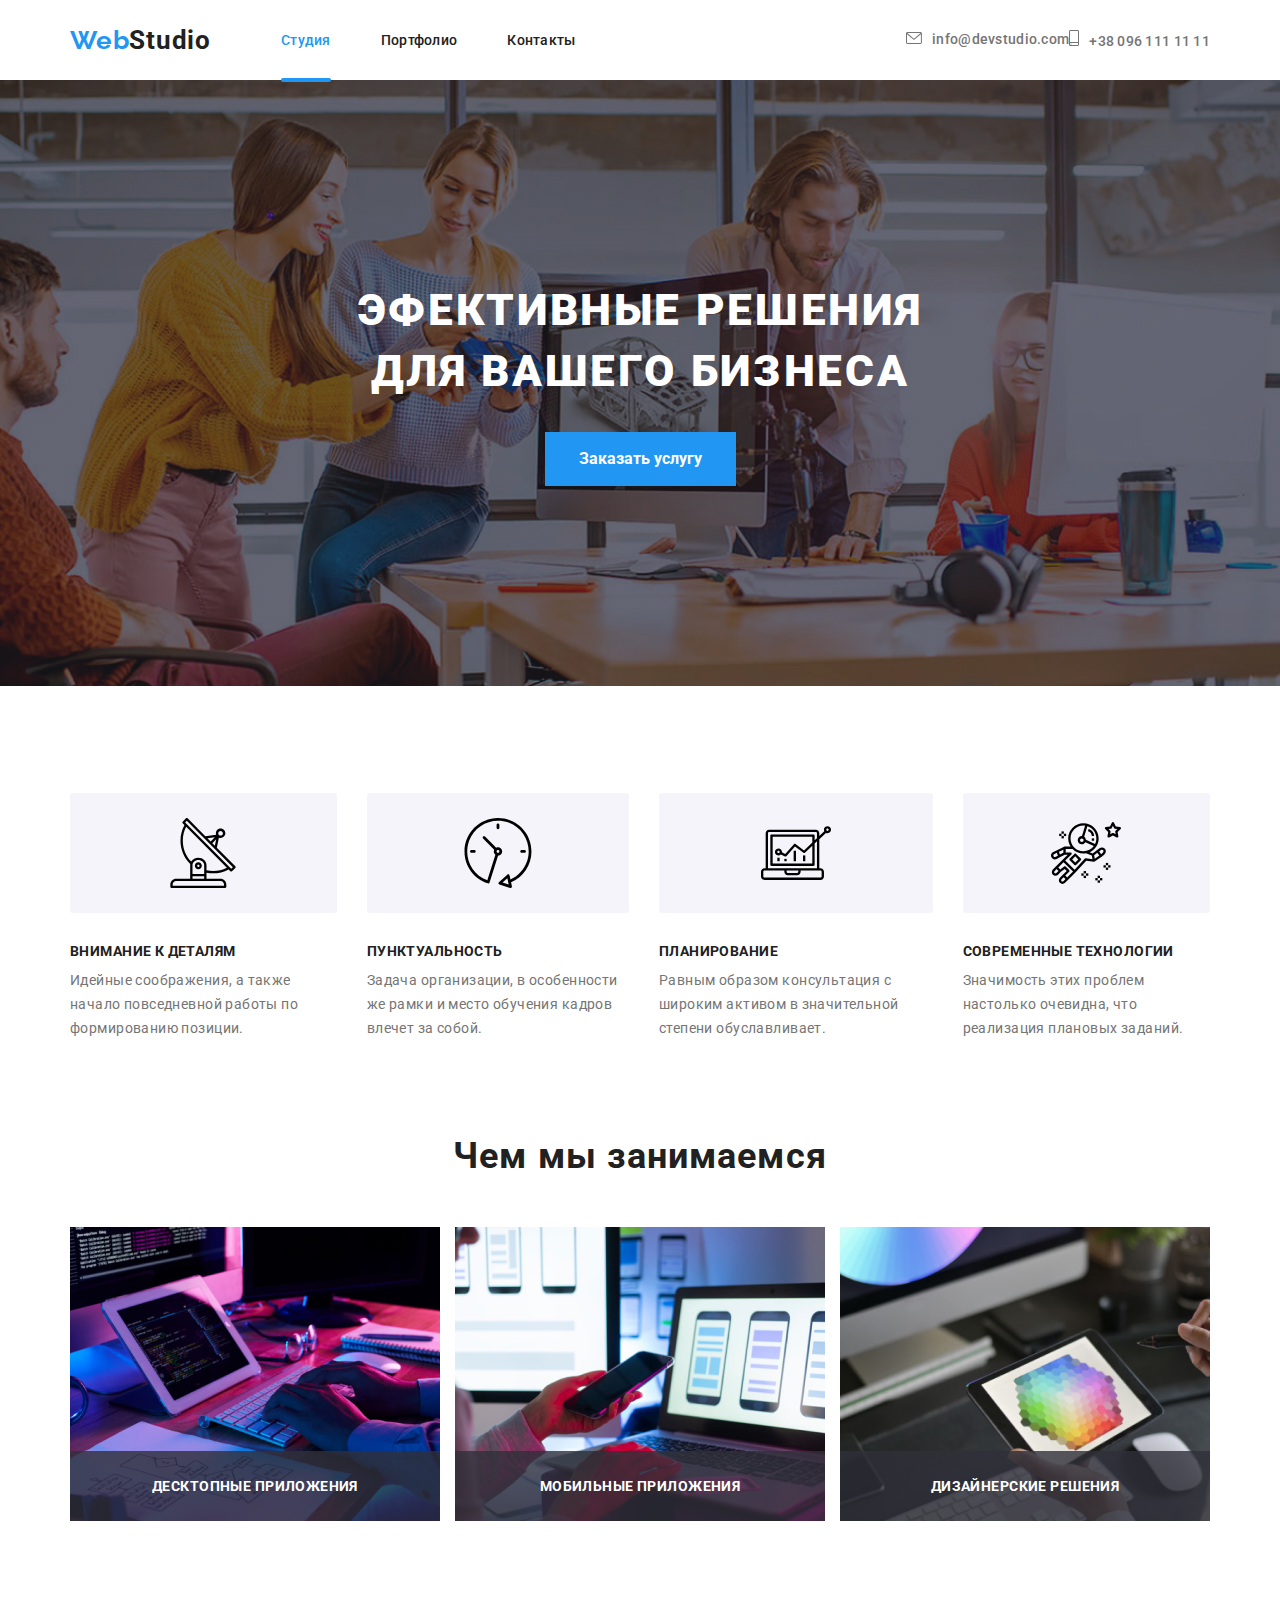
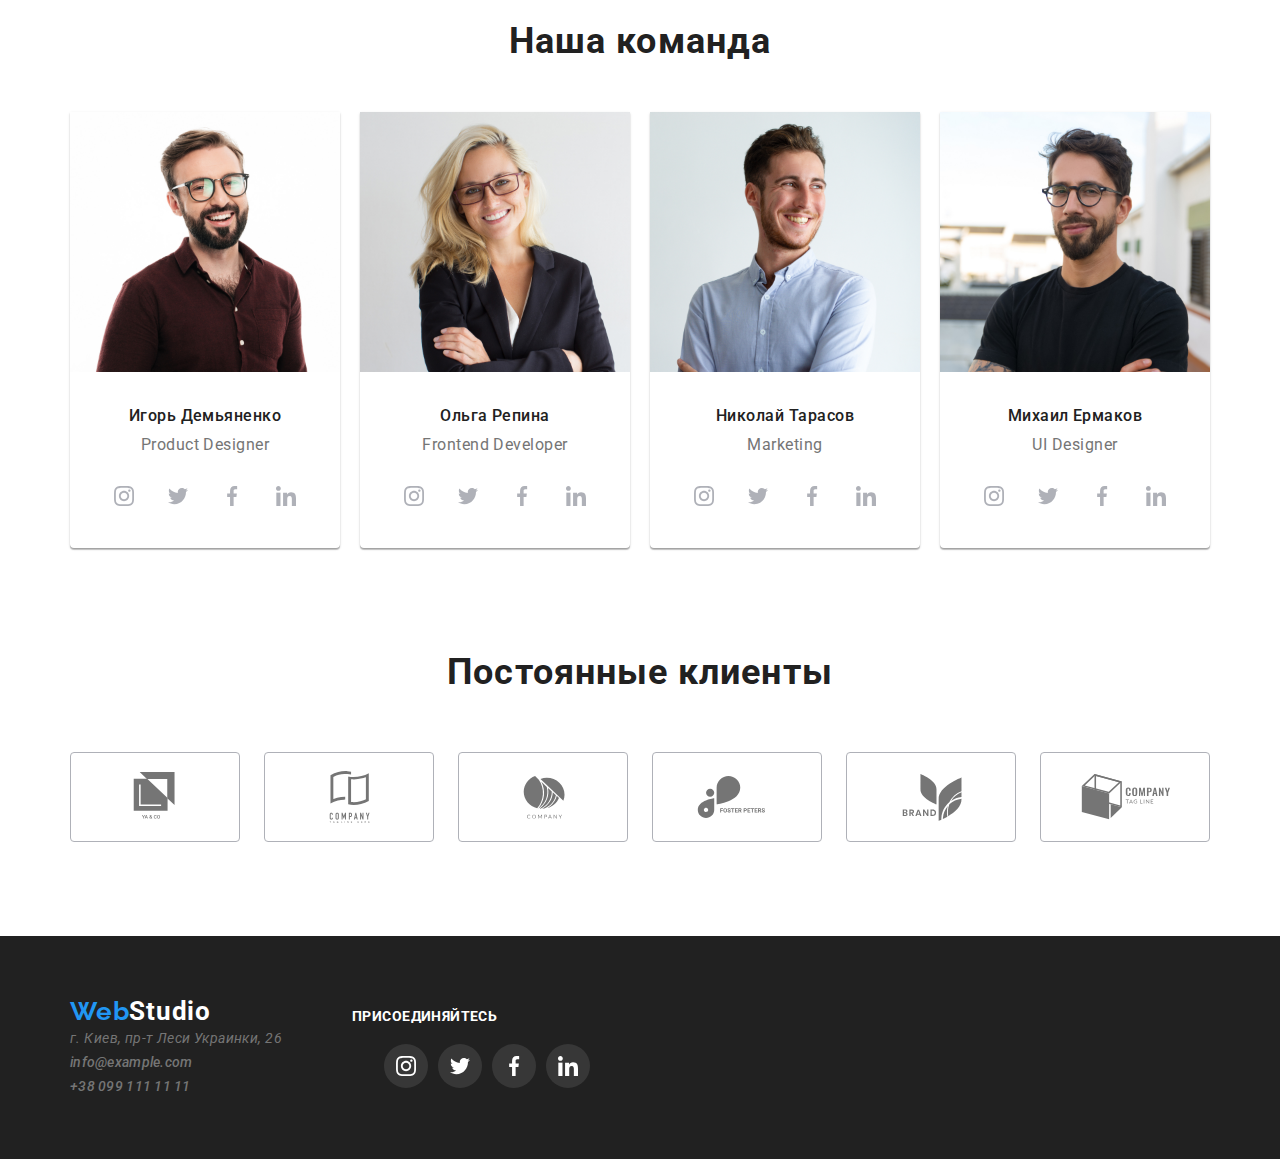
==== commit b309833d: "idex" ====
--- a/index.html
+++ b/index.html
@@ -7,7 +7,7 @@
     <title>goit-markup-hw-05</title>
     <link rel="stylesheet" href="https://fonts.googleapis.com/css2?family=Raleway:wght@700&family=Roboto:wght@400;700;900&display=swap"/>
     <link rel="stylesheet" href="./css/normalize.css">
-    <link rel="stylesheet" href="../goit-markup-hw-05/css/styles.css"/>
+    <link rel="stylesheet" href="./css/styles.css"/>
   </head>
   <body>
     <!-- шапка сайта -->
@@ -19,12 +19,11 @@
           >
           <ul class="navigation">
             <li class="navigation-list-item">
-              <a class="link current" href="">Студия</a>
+              <a class="link current" href="./index.html">Студия</a>
             </li>
             <li class="navigation-list-item">
-              <a class="link" href="../goit-markup-hw-02/portfolio.html"
-                >Портфолио</a
-              >
+              <a class="link" href="./portfolio.html"
+                >Портфолио</a>
             </li>
             <li class="navigation-list-item">
               <a class="link" href="">Контакты</a>
@@ -172,47 +171,38 @@
               <div class="our-team-text">
                 <h3 class="our-team-list">Игорь Демьяненко</h3>
                 <p class="our-team-item">Product Designer</p>
-                 <ul class="social-list-item">
-                   <li class="social-list">
-                     
-                      <a href="social-photo" aria-label="ссылка на инстаграм">
-                        <svg class="social-list-item-svg current" width="20" height="20">
-                          <use href="./photo/sprite/social.svg#icon-instagram"></use>
-                         </svg>
-                        </a>
-                     
-                    </li>
-                    <li class="social-list">
-                    
-                     <a href="social-photo" aria-label="ссылка на твитер">
-                      <svg class="social-list-item-svg" width="20" height="20">
-                        <use href="./photo/sprite/social.svg#icon-twitter"></use>
-                       </svg>
-                     </a>
-                 
-                    </li>
-                    <li class="social-list">
-                  
-                   <a href="social-photo" aria-label="ссылка на фейсбук">
-                    <svg class="social-list-item-svg" width="20" height="20">
-                      <use href="./photo/sprite/social.svg#icon-facebook"></use>
-                       </svg>
-                   </a>
-                  
-                  </li>
-                  <li class="social-list">
-                   
-                     <a href="social-photo" aria-label="ссылка на линкедин">
-                      <svg class="social-list-item-svg" width="20" height="20">
-                        <use href="./photo/sprite/social.svg#icon-linkedin"></use>
-                       </svg>
-                     </a>
-                   
-                  </li>
+                <ul class="join-list">
+                  <li class="join-social-list">
+                    <a href="" class="join-link" aria-label="ссылка на instagram">
+                     <svg class="icon" width="20" height="20">
+                       <use href="./photo/sprite/footer-social.svg#icon-instagram"></use>
+                     </svg>
+                    </a>
+                   </li>
+                   <li class="join-social-list">
+                    <a href="" class="join-link" aria-label="ссылка на twitter">
+                     <svg class="icon" width="20" height="20">
+                       <use href="./photo/sprite/footer-social.svg#icon-twitter"></use>
+                     </svg>
+                    </a>
+                   </li>
+                   <li class="join-social-list">
+                    <a href="" class="join-link" aria-label="ссылка на facebook">
+                     <svg class="icon" width="20" height="20">
+                       <use href="./photo/sprite/footer-social.svg#icon-facebook"></use>
+                     </svg>
+                    </a>
+                   </li>
+                   <li class="join-social-list">
+                    <a href="" class="join-link" aria-label="ссылка на linkedin">
+                     <svg class="icon" width="20" height="20">
+                       <use href="./photo/sprite/footer-social.svg#icon-linkedin"></use>
+                     </svg>
+                    </a>
+                   </li>
                 </ul>
-              
-            </li>
-            <li>
+            </li>
+            <li class="team-list-item">
               <img
                 src="./photo/our-team/img-2.jpg"
                 alt="наша команда"
@@ -222,47 +212,39 @@
               <div class="our-team-text">
                 <h3 class="our-team-list">Ольга Репина</h3>
                 <p class="our-team-item">Frontend Developer</p>
-                <ul class="social-list-item">
-                  <li class="social-list">
-                   
-                     <a href="social-photo" aria-label="ссылка на инстаграм">
-                      <svg class="social-list-item-svg current" width="20" height="20">
-                        <use href="./photo/sprite/social.svg#icon-instagram"></use>
-                       </svg>
-                     </a>
-                    
-                    </li>
-                    <li class="social-list">
-                   
-                      <a href="social-photo" aria-label="ссылка на твитер">
-                        <svg class="social-list-item-svg" width="20" height="20">
-                          <use href="./photo/sprite/social.svg#icon-twitter"></use>
-                         </svg>
-                      </a>
-                 
-                    </li>
-                    <li class="social-list">
-                  
-                     <a href="social-photo" aria-label="ссылка на фейсбук">
-                       <svg class="social-list-item-svg" width="20" height="20">
-                      <use href="./photo/sprite/social.svg#icon-facebook"></use>
-                       </svg>
-                     </a>
-                 
-                  </li>
-                  <li class="social-list">
-                   
-                      <a href="social-photo" aria-label="ссылка на линкедин">
-                        <svg class="social-list-item-svg" width="20" height="20">
-                         <use href="./photo/sprite/social.svg#icon-linkedin"></use>
-                        </svg>
-                      </a>
-                   
-                  </li>
+                <ul class="join-list">
+                  <li class="join-social-list">
+                    <a href="" class="join-link" aria-label="ссылка на instagram">
+                     <svg class="icon" width="20" height="20">
+                       <use href="./photo/sprite/footer-social.svg#icon-instagram"></use>
+                     </svg>
+                    </a>
+                   </li>
+                   <li class="join-social-list">
+                    <a href="" class="join-link" aria-label="ссылка на twitter">
+                     <svg class="icon" width="20" height="20">
+                       <use href="./photo/sprite/footer-social.svg#icon-twitter"></use>
+                     </svg>
+                    </a>
+                   </li>
+                   <li class="join-social-list">
+                    <a href="" class="join-link" aria-label="ссылка на facebook">
+                     <svg class="icon" width="20" height="20">
+                       <use href="./photo/sprite/footer-social.svg#icon-facebook"></use>
+                     </svg>
+                    </a>
+                   </li>
+                   <li class="join-social-list">
+                    <a href="" class="join-link" aria-label="ссылка на linkedin">
+                     <svg class="icon" width="20" height="20">
+                       <use href="./photo/sprite/footer-social.svg#icon-linkedin"></use>
+                     </svg>
+                    </a>
+                   </li>
                 </ul>
               </div>
             </li>
-            <li>
+            <li class="team-list-item">
               <img
                 src="./photo/our-team/img-3.jpg"
                 alt="наша команда"
@@ -272,49 +254,39 @@
               <div class="our-team-text">
                 <h3 class="our-team-list">Николай Тарасов</h3>
                 <p class="our-team-item">Marketing</p>
-                <div class="">
-                  <ul class="social-list-item">
-                    <li class="social-list">
-                     
-                        <a href="social-photo" aria-label="ссылка на инстаграм">
-                          <svg class="social-list-item-svg current" width="20" height="20">
-                           <use href="./photo/sprite/social.svg#icon-instagram"></use>
-                          </svg>
-                        </a>
-                     
-                      </li>
-                      <li class="social-list">
-                     
-                        <a href="social-photo" aria-label="ссылка на твитер">
-                          <svg class="social-list-item-svg" width="20" height="20">
-                      <use href="./photo/sprite/social.svg#icon-twitter"></use>
-                     </svg>
-                        </a>
-                    
-                      </li>
-                      <li class="social-list">
-                    
-                      <a href="social-photo" aria-label="ссылка на фейсбук">
-                        <svg class="social-list-item-svg" width="20" height="20">
-                     <use href="./photo/sprite/social.svg#icon-facebook"></use>
-                      </svg>
+                  <ul class="join-list">
+                    <li class="join-social-list">
+                      <a href="" class="join-link" aria-label="ссылка на instagram">
+                       <svg class="icon" width="20" height="20">
+                         <use href="./photo/sprite/footer-social.svg#icon-instagram"></use>
+                       </svg>
                       </a>
-                   
-                    </li>
-                    <li class="social-list">
-                     
-                        <a href="social-photo" aria-label="ссылка на линкедин">
-                          <svg class="social-list-item-svg" width="20" height="20">
-                         <use href="./photo/sprite/social.svg#icon-linkedin"></use>
-                        </svg>
-                        </a>
-                     
-                    </li>
+                     </li>
+                     <li class="join-social-list">
+                      <a href="" class="join-link" aria-label="ссылка на twitter">
+                       <svg class="icon" width="20" height="20">
+                         <use href="./photo/sprite/footer-social.svg#icon-twitter"></use>
+                       </svg>
+                      </a>
+                     </li>
+                     <li class="join-social-list">
+                      <a href="" class="join-link" aria-label="ссылка на facebook">
+                       <svg class="icon" width="20" height="20">
+                         <use href="./photo/sprite/footer-social.svg#icon-facebook"></use>
+                       </svg>
+                      </a>
+                     </li>
+                     <li class="join-social-list">
+                      <a href="" class="join-link" aria-label="ссылка на linkedin">
+                       <svg class="icon" width="20" height="20">
+                         <use href="./photo/sprite/footer-social.svg#icon-linkedin"></use>
+                       </svg>
+                      </a>
+                     </li>
                   </ul>
-                </div>
-              </div>
-            </li>
-            <li>
+              </div>
+            </li>
+            <li class="team-list-item">
               <img
                 src="./photo/our-team/img-4.jpg"
                 alt="наша команда"
@@ -324,47 +296,36 @@
               <div class="our-team-text">
                 <h3 class="our-team-list">Михаил Ермаков</h3>
                 <p class="our-team-item">UI Designer</p>
-                <ul class="social-list-item">
-                  <li class="social-list">
-                   
-                      <a href="social-photo" aria-label="ссылка на инстаграм">
-                        <svg class="social-list-item-svg current" width="20" height="20">
-                       <use href="./photo/sprite/social.svg#icon-instagram"></use>
-                      </svg>
-                      </a>
-                    
-                    </li>
-                    <li class="social-list">
-                   
-                      <a href="social-photo" aria-label="ссылка на твитер">
-                        <svg class="social-list-item-svg" width="20" height="20">
-                    <use href="./photo/sprite/social.svg#icon-twitter"></use>
-                   </svg>
-                      </a>
-                  
-                    </li>
-                    <li class="social-list">
-                   
-                    <a href="social-photo" aria-label="ссылка на фейсбук">
-                      <svg class="social-list-item-svg" width="20" height="20">
-                   <use href="./photo/sprite/social.svg#icon-facebook"></use>
-                    </svg>
-                    </a>
-                  
-                  </li>
-                  <li class="social-list">
-                    
-                      <a href="social-photo" aria-label="ссылка на линкедин">
-                        <svg class="social-list-item-svg" width="20" height="20">
-                       <use href="./photo/sprite/social.svg#icon-linkedin"></use>
-                      </svg>
-                      </a>
-                   
-                    </li>
+                <ul class="join-list">
+                  <li class="join-social-list">
+                    <a href="" class="join-link" aria-label="ссылка на instagram">
+                     <svg class="icon" width="20" height="20">
+                       <use href="./photo/sprite/footer-social.svg#icon-instagram"></use>
+                     </svg>
+                    </a>
+                   </li>
+                   <li class="join-social-list">
+                    <a href="" class="join-link" aria-label="ссылка на twitter">
+                     <svg class="icon" width="20" height="20">
+                       <use href="./photo/sprite/footer-social.svg#icon-twitter"></use>
+                     </svg>
+                    </a>
+                   </li>
+                   <li class="join-social-list">
+                    <a href="" class="join-link" aria-label="ссылка на facebook">
+                     <svg class="icon" width="20" height="20">
+                       <use href="./photo/sprite/footer-social.svg#icon-facebook"></use>
+                     </svg>
+                    </a>
+                   </li>
+                   <li class="join-social-list">
+                    <a href="" class="join-link" aria-label="ссылка на linkedin">
+                     <svg class="icon" width="20" height="20">
+                       <use href="./photo/sprite/footer-social.svg#icon-linkedin"></use>
+                     </svg>
+                    </a>
+                   </li>
                 </ul>
-              </div>
-            </li>
-          </ul>
         </div>
       </section>
 
@@ -429,28 +390,28 @@
             <ul class="join-list">
               <li class="join-social-list">
                 <a href="" class="join-link" aria-label="ссылка на instagram">
-                 <svg class="icon" width="20" height="20">
+                 <svg class="icon icon-light" width="20" height="20">
                    <use href="./photo/sprite/footer-social.svg#icon-instagram"></use>
                  </svg>
                 </a>
                </li>
                <li class="join-social-list">
                 <a href="" class="join-link" aria-label="ссылка на twitter">
-                 <svg class="icon current" width="20" height="20">
+                 <svg class="icon icon-light" width="20" height="20">
                    <use href="./photo/sprite/footer-social.svg#icon-twitter"></use>
                  </svg>
                 </a>
                </li>
                <li class="join-social-list">
                 <a href="" class="join-link" aria-label="ссылка на facebook">
-                 <svg class="icon" width="20" height="20">
+                 <svg class="icon icon-light" width="20" height="20">
                    <use href="./photo/sprite/footer-social.svg#icon-facebook"></use>
                  </svg>
                 </a>
                </li>
                <li class="join-social-list">
                 <a href="" class="join-link" aria-label="ссылка на linkedin">
-                 <svg class="icon" width="20" height="20">
+                 <svg class="icon icon-light" width="20" height="20">
                    <use href="./photo/sprite/footer-social.svg#icon-linkedin"></use>
                  </svg>
                 </a>
--- a/css/styles.css
+++ b/css/styles.css
@@ -0,0 +1,643 @@
+:root {
+  --main-font: 'Roboto', sans-serif;
+  --secondary-font: 'Raleway', sans-serif;
+  --title-text-color: #212121;
+  --text-color: #757575;
+  --background-color: #ffffff;
+  --accent-color: #2196F3;
+}
+
+
+html {
+  box-sizing: border-box;
+}
+
+*,
+*::before,
+*::after {
+  box-sizing: inherit;
+  margin: 0;
+  padding: 0;
+}
+
+.img {
+  display: block;
+}
+
+body {
+    font-family: var(--main-font);
+    color: var(--text-color);  
+}
+
+
+ul {
+  list-style:none;
+}
+
+  .container {
+    width: 1170px;
+    padding-left: 15px;
+    padding-right: 15px;
+    margin: 0 auto;
+  }
+  
+  /* Components */
+  
+  .backdrop {
+    position: fixed;
+    width: 100%;
+    height: 100%;
+    top: 0;
+    left: 0;
+    background-color: rgba(0, 0, 0, 0.2);
+  }
+
+  .is-hidden {
+    opacity: 0;
+    visibility: hidden;
+    /* pointer-events: none; */
+  }
+  
+  .form-wraper {
+    position: absolute;
+    top: 221px;
+    left: 50%;
+    transform: translateX(-50%);
+    width: 528px;
+    height: 581px;
+    /* padding: 15px; */
+    background-color: #fff;
+  }
+
+.form-wraper-close-btn {
+  position: absolute;
+  top: 8px;
+  right: 8px;
+  width: 30px;
+  height: 30px;
+  border-radius: 50%;
+  background-color: transparent;
+  border: none;
+  cursor: pointer;
+}
+
+.modal-button {
+  width: 11px;
+  height: 11px;
+}
+  
+  /* шапка сайта */
+  .page-header {
+    padding-top: 25px;
+    padding-bottom: 24px;
+  }
+  
+  .page-header-container {
+    display: flex;
+    align-items: center;
+  }
+
+  .logo-list {
+    display: flex;
+  }
+  
+  .logo-item {
+    margin-right:70px;
+    font-weight: bold;
+    font-size: 26px;
+    line-height: 1.192;
+    letter-spacing: 0.03em;
+    color: var(--title-text-color);
+    text-decoration:none;
+  }
+
+  .logo-item-list {
+    font-family: Raleway;
+    font-weight: bold;
+    font-size: 26px;
+    line-height: 1.192;
+    letter-spacing: 0.03em;
+    color: var(--accent-color);
+    text-decoration:none;
+  }
+   
+  .navigation{
+    display: flex;
+    align-items: center;
+  }
+
+  .navigation .link.current::after {
+    position: absolute;
+    content: "";
+    top: 0;
+    left: 0;
+    width: 100%;
+    height: 4px;
+    background-color: var(--accent-color);
+    border-radius: 2px;
+    margin-top: 46px;
+  }
+  
+  .link {
+    position: relative;
+     font-weight: 500;
+     font-size: 14px;
+     line-height: 1.143;
+     letter-spacing: 0.02em;
+     color: var(--title-text-color);
+     transition-duration: 250ms;
+     transition-timing-function: cubic-bezier(0.4, 0, 0.2, 1);
+   }
+
+   .link:hover,
+   .link:focus,
+   .auth-nav:hover,
+   .auth-nav:focus {
+   color: var(--accent-color);
+   }   
+
+   .navigation .link.current {
+    color: var(--accent-color);
+  }
+
+  .navigation .link {
+    text-decoration:none;
+  }
+
+  .navigation-list-item:not(:last-child) {
+    margin-right: 50px;
+  }  
+  
+  .auth {
+    font-style: normal;
+  } 
+  
+  .page-header .auth {
+    margin-left: auto;
+  } 
+  
+.auth-nav-links {
+  display: flex;
+  margin-left: auto;
+}
+
+.auth-nav {
+font-weight: 500;
+font-size: 14px;
+line-height: 1.143;
+letter-spacing: 0.02em;
+color: var(--text-color);
+text-decoration: none;
+margin-right: 40px;
+transition-duration: 250ms;
+transition-timing-function: cubic-bezier(0.4, 0, 0.2, 1);
+
+}
+.auth-nav:last-child{
+  margin-right: 0;
+  
+}
+
+.mail-svg {
+  margin-right: 10px;
+}
+
+.phone-svg {
+  margin-right: 10px;
+} 
+
+.mail-svg,
+.phone-svg {
+  fill: currentColor;
+}
+
+/* HERO */
+
+.hero {
+  text-align: center;
+  padding: 200px 0;
+  background-image: linear-gradient(
+    rgba(47, 48, 58, 0.4),
+    rgba(47, 48, 58, 0.4)
+  ), 
+  url(../photo/hero/hero.jpg);
+  background-repeat: no-repeat;
+  background-position: center;
+  background-size: cover;
+  /* max-width: 1600px; */
+}
+
+.hero-item {
+  font-weight: 900;
+  font-size: 44px;
+  line-height: 1.39;
+  text-align: center;
+  letter-spacing: 0.06em;
+  text-transform: uppercase;
+  color: var(--background-color);
+  margin: 0 0 30px 0;
+}
+
+.button {
+font-weight: bold;
+font-size: 16px;
+line-height: 1.875;
+color: var(--background-color);
+background-color: var(--accent-color);
+border-color: transparent;
+display: inline-block;
+text-decoration:none;
+padding: 10px 32px;
+}
+
+/* ПРЕИМУЩЕСТВА */
+
+.features {
+  display: flex;
+ }
+
+.container-features {
+  display: flex;
+  justify-content: space-between;
+  justify-content: center;
+  height: 120px;
+  background: #F5F4FA;
+  border-radius: 3px;
+  margin-bottom: 30px;
+  align-items: center;
+}
+
+.features-container {
+  padding-top: 107px;
+}
+
+.features-title-text:not(:last-child) {
+margin-right: 30px;
+}
+ 
+.features-title {
+font-weight: bold;
+font-size: 14px;
+line-height: 1.143;
+letter-spacing: 0.03em;
+text-transform: uppercase;
+color: var(--title-text-color);
+margin-bottom: 10px;
+}
+
+.features-text {
+font-weight: normal;
+font-size: 14px;
+line-height: 1.714;
+letter-spacing: 0.03em;
+color: var(--text-color);
+}
+
+/* ЧЕМ МЫ ЗАНИМАЕМСЯ */
+
+.section {
+padding-top: 94px;
+}
+
+.img-list {
+ display: flex;
+ justify-content: space-between;
+}
+
+.section-text {
+font-weight: bold;
+font-size: 36px;
+line-height: 1.167;
+text-align: center;
+letter-spacing: 0.03em;
+color: var(--title-text-color);
+padding-bottom: 50px;
+}
+
+.window {
+font-weight: bold;
+font-size: 14px;
+line-height: 1.143;
+text-align: center;
+letter-spacing: 0.03em;
+text-transform: uppercase;
+color: var(--background-color);
+}
+
+.work-list-img {
+  position: relative;
+  overflow: hidden;
+}
+
+.work {
+  justify-content: center;
+  position: absolute;
+  top: 0;
+  left: 0;
+  width: 370px;
+  height: 70px;
+  background: rgba(47, 48, 58, 0.8);
+  padding: 27px 0;
+  top: 224px;
+}
+
+
+/* НАША КОМАНДА */
+.our-team {
+  padding-top: 94px;
+  padding-bottom: 94px;
+}
+
+.team-title {
+  font-weight: bold;
+  font-size: 36px;
+  line-height: 1.167;
+  text-align: center;
+  letter-spacing: 0.03em;
+  color: var(--title-text-color);
+  padding-bottom: 50px;
+}
+
+.team-list {
+  display: flex;
+  justify-content: space-between;
+}
+
+.our-team-text {
+  align-items: center;
+  padding-top: 30px;
+}
+
+.our-team-list {
+font-weight: 500;
+font-size: 16px;
+line-height: 1.187;
+text-align: center;
+letter-spacing: 0.03em;
+color: var(--title-text-color);
+}
+
+
+.our-team-item {
+font-weight: normal;
+font-size: 16px;
+line-height: 1.187;
+text-align: center;
+letter-spacing: 0.03em;
+color: var(--text-color);
+padding-top: 10px;
+}
+
+.team-list-item {
+  box-shadow: 0px 1px 3px rgba(0, 0, 0, 0.12), 0px 1px 1px rgba(0, 0, 0, 0.14), 0px 2px 1px rgba(0, 0, 0, 0.2);
+  border-radius: 0px 0px 4px 4px;
+}
+
+  /* ПОСТОЯННЫЕ КЛИЕНТЫ */
+
+.list-text {
+  display: flex;
+  justify-content: space-between;
+}
+
+.clients-list-photo {
+  margin-top: 50px;
+  margin-bottom: 94px;
+}
+
+.clients .clients-list-photo {
+  display: flex;
+  justify-content: center;
+  align-items: center;
+  width: 170px;
+  height: 90px;
+  border: 1px solid #AFB1B8;
+  box-sizing: border-box;
+  border-radius: 4px;
+  transition-duration: 250ms;
+  transition-timing-function: cubic-bezier(0.4, 0, 0.2, 1); 
+}
+
+.clients .clients-list-photo:hover,
+.clients .clients-list-photo:focus {
+  border: 1px solid var(--accent-color);
+}
+
+.clients-list-item {
+  fill: var(--text-color);
+  transition-duration: 250ms;
+  transition-timing-function: cubic-bezier(0.4, 0, 0.2, 1);
+}
+
+.clients .clients-list-item:hover,
+.clients .clients-list-item:focus {
+  fill: var(--accent-color);
+}
+
+.our-clients { 
+font-weight: bold;
+font-size: 36px;
+line-height: 1.667;
+text-align: center;
+letter-spacing: 0.03em;
+color: var(--title-text-color);
+}
+
+/* ФУТЕР */
+
+.footer {
+  background-color: var(--title-text-color);
+}
+
+.footer-nav-container{
+  display: flex;
+}
+
+.footer-navigation {
+  align-items: baseline;
+  padding-top: 60px;
+  padding-bottom: 60px;
+}
+
+.footer-logo-item {
+  font-weight: bold;
+  font-size: 26px;
+  line-height: 1.192;
+  letter-spacing: 0.03em;
+  color: var(--background-color);
+  text-decoration:none;
+}
+
+.auth-address {
+font-weight: normal;
+font-size: 14px;
+line-height: 1.714;
+letter-spacing: 0.03em;
+}
+
+.text {
+font-weight: bold;
+font-size: 14px;
+line-height: 16px;
+letter-spacing: 0.03em;
+text-transform: uppercase;
+color: var(--background-color);
+}
+
+.join {
+  padding-top: 72px;
+  padding-left: 70px;
+}
+
+.footer .link {
+  color: rgba(255, 255, 255, 0.6);
+  text-decoration: none;
+}
+
+.join-link {
+  display: flex;
+  justify-content: center;
+  align-items: center;
+  width: 44px;
+  height: 44px;
+  border-radius: 50%;
+  transition-duration: 250ms;
+  transition-timing-function: cubic-bezier(0.4, 0, 0.2, 1);
+}
+
+.join-link:hover,
+.join-link:focus {
+  background-color: var(--accent-color);
+}
+
+.join-link:hover .icon {
+  fill: var(--background-color);
+}
+
+.icon {
+  fill: #AFB1B8;
+}
+
+.icon-light {
+  fill: #fff;
+}
+
+ .join-list {
+   display: flex;
+   padding: 16px 32px 30px 32px;
+   padding-top: 20px; 
+   justify-content: space-around; 
+ }
+
+ .join-social-list{
+   background: rgba(255, 255, 255, 0.1);
+   border-radius: 50%;
+ }
+ .join-list .join-social-list:not(:last-child){ 
+margin-right: 10px;
+ }
+
+.join-social .icon.current {
+  fill: var(--accent-color);
+}
+
+/* ПОРТФОЛИО */
+
+.technokryak {
+display: block;
+font-weight: normal;
+font-size: 18px;
+line-height: 28px;
+letter-spacing: 0.03em;
+color: var(--background-color);
+padding-top: 63px;
+padding-bottom: 63px;
+padding-right: 24px;
+padding-left: 24px;
+}
+
+.team-list-img {
+  position: relative;
+  overflow: hidden;
+}
+
+.overlay {
+  position: absolute;
+  top: 0;
+  left: 0;
+  width: 100%;
+  height: 100%;
+  background: rgba(33, 150, 243, 0.9);
+  transform: translateY(100%);
+  transition-duration: 250ms;
+  transition-timing-function: cubic-bezier(0.4, 0, 0.2, 1);
+}
+
+.photo-list:hover .overlay {
+  transform: translateY(0);
+}
+
+.filter {
+  display: flex;
+  justify-content: center;
+  padding-top: 94px;
+  padding-bottom: 50px;
+}
+
+.filter-list-item {
+  margin-left: 8px;
+}
+
+.filter-list {
+font-weight: 500;
+font-size: 16px;
+line-height: 1.625;
+text-align: center;
+letter-spacing: 0.03em;
+color: var(--title-text-color);
+transition-duration: 250ms;
+transition-timing-function: cubic-bezier(0.4, 0, 0.2, 1);
+padding-top: 6px;
+padding-bottom: 6px;
+padding-left: 22px;
+padding-right: 22px;
+}
+
+
+.filter .filter-list.current {
+  color: var(--accent-color);
+}
+
+.filter-list:hover,
+.filter-list:focus {
+  color: var(--background-color);
+  background:  var(--accent-color);
+}
+
+
+.portfolio-list {
+  display: flex;
+  flex-wrap: wrap;
+  justify-content: space-between;
+  padding-bottom: 30px;
+}
+
+.photo-list {
+  text-decoration:none;
+}
+
+.photo-list-text {
+font-weight: bold;
+font-size: 18px;
+line-height: 2;
+letter-spacing: 0.06em;
+color: var(--title-text-color);
+}
+
+.photo-list-item {
+font-weight: normal;
+font-size: 16px;
+line-height: 1.875;
+letter-spacing: 0.03em;
+color: var(--text-color);
+}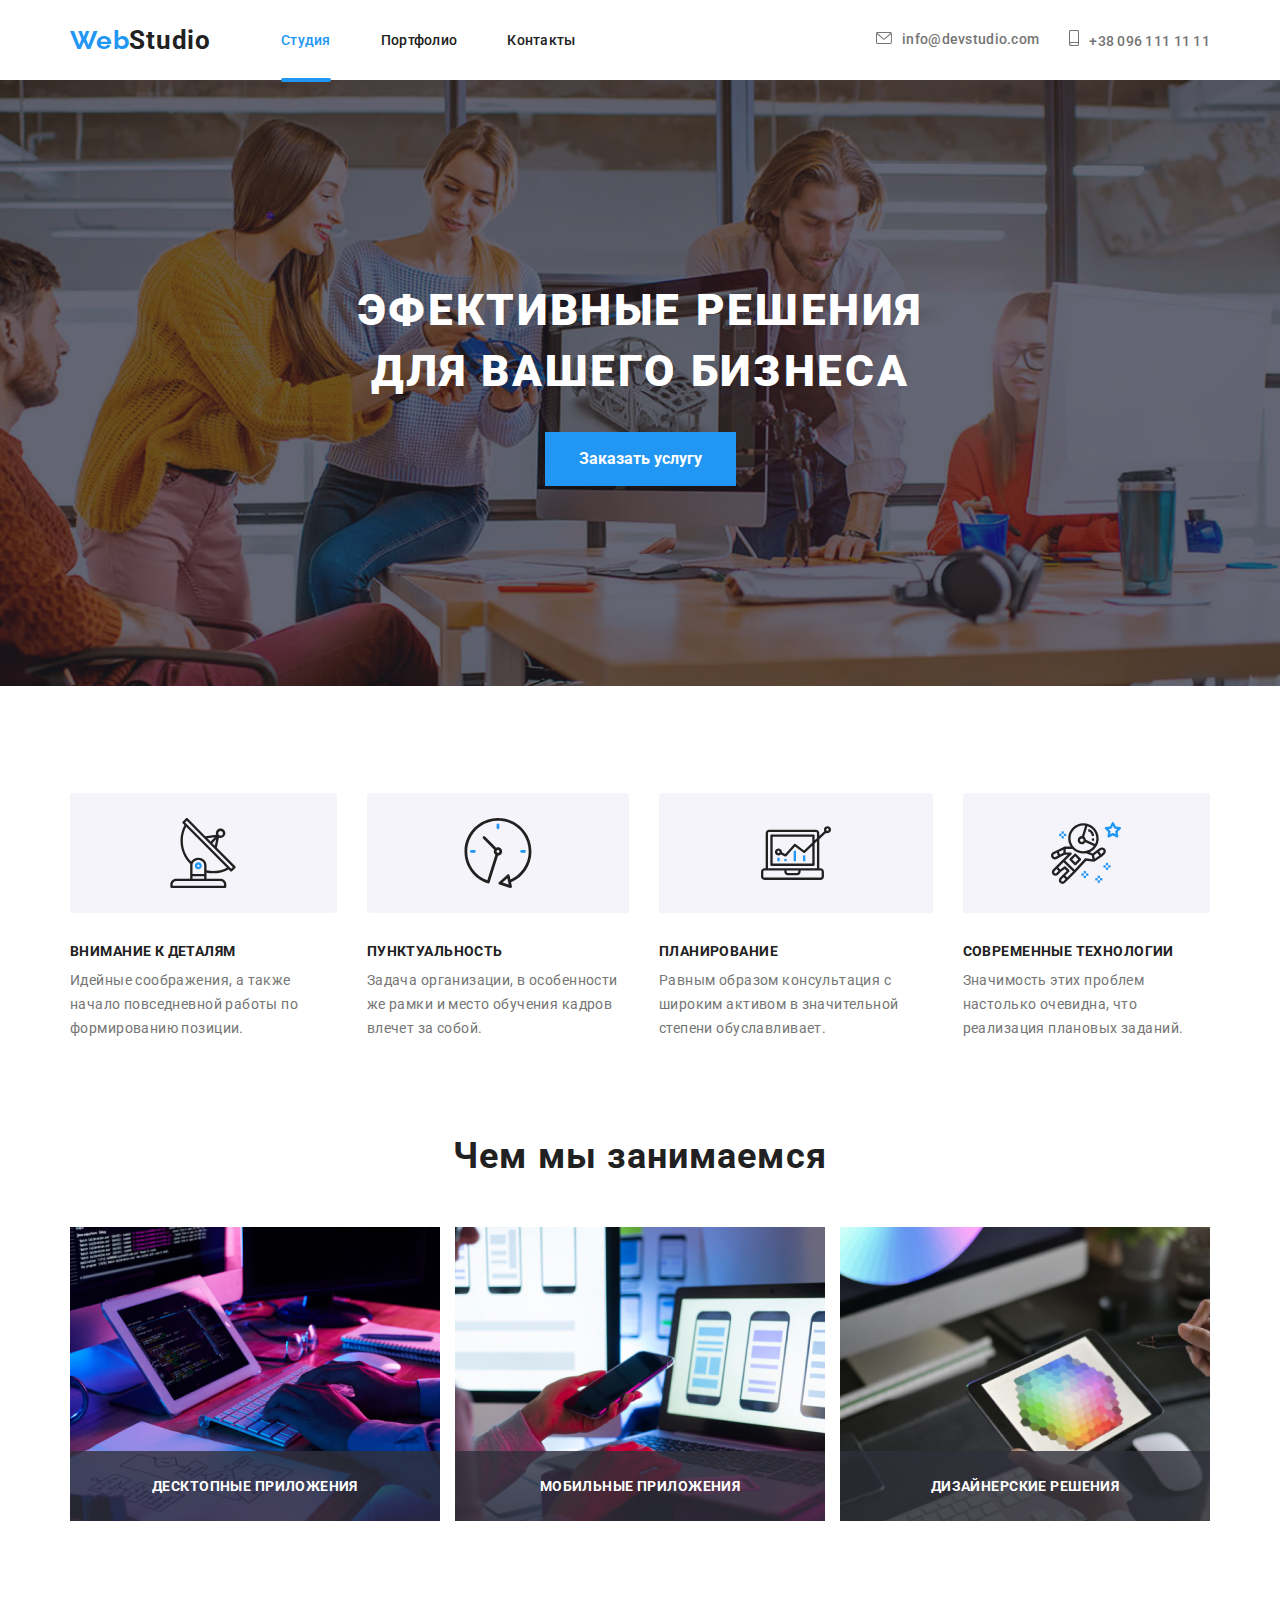
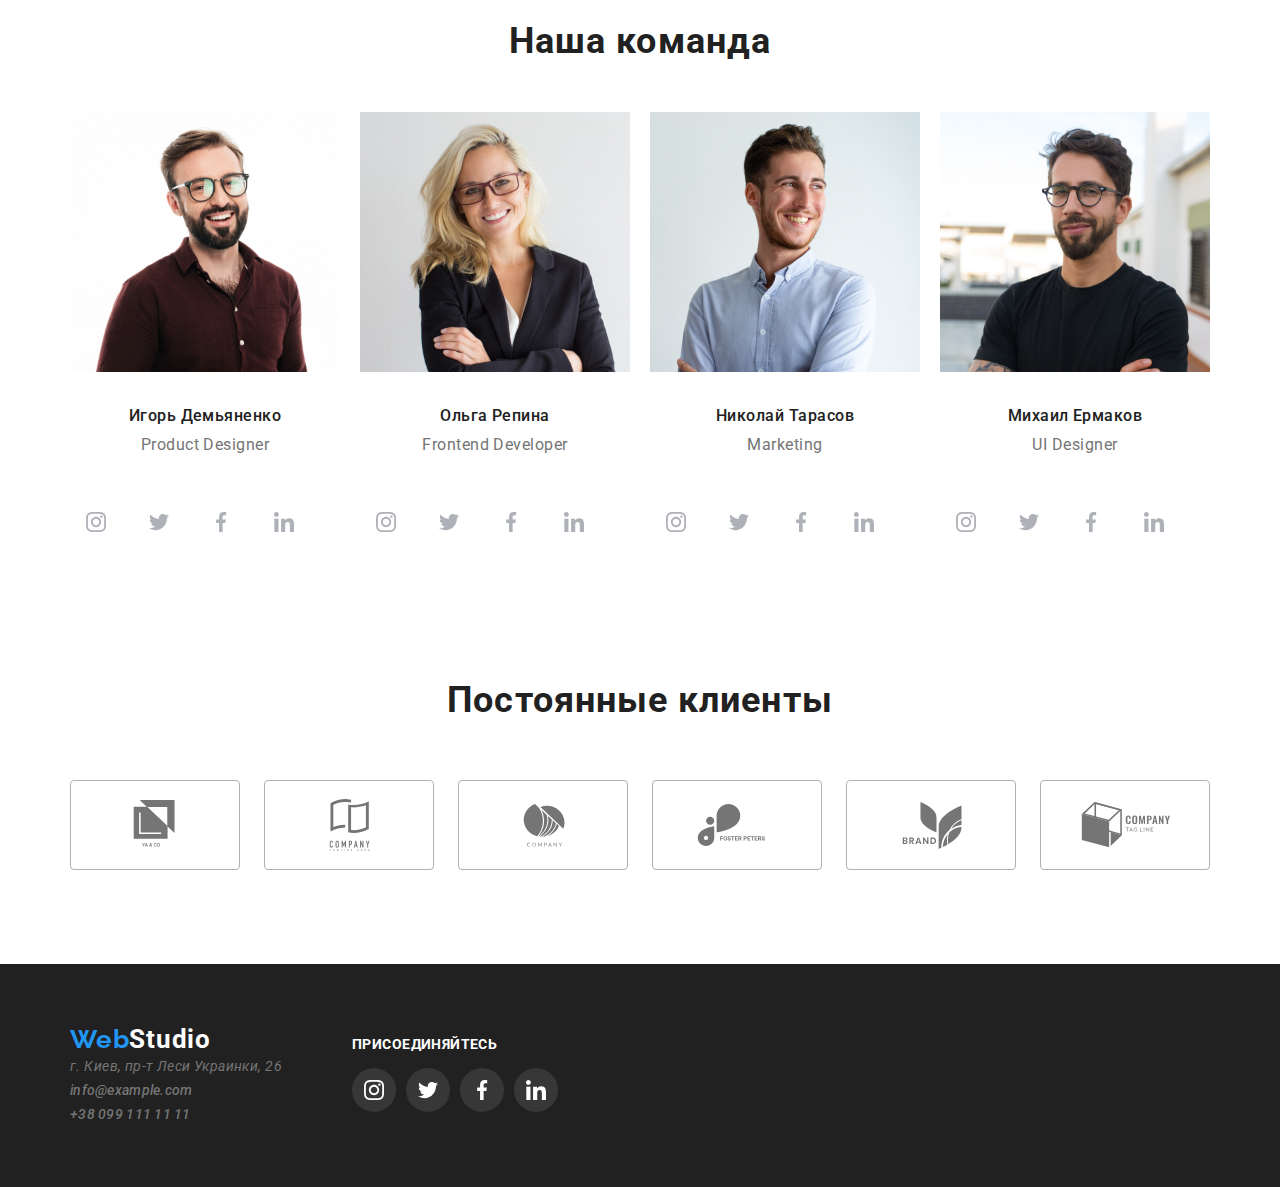
==== commit c8e21b8f: "add" ====
--- a/index.html
+++ b/index.html
@@ -68,7 +68,7 @@
             <li class="features-title-text">
               <div class="container-features">
                 <svg class="features-list-item" width="70" height="70">
-                  <use href="./photo/sprite/features.svg#icon-antenna-1"></use>
+                  <use href="./photo/sprite/features.svg#icon-antenna"></use>
                 </svg>
               </div>
               <h3 class="features-title">Внимание к деталям</h3>
@@ -80,7 +80,7 @@
             <li class="features-title-text">
               <div class="container-features">
                 <svg class="features-list-item" width="70" height="70">
-                  <use href="./photo/sprite/features.svg#icon-clock-1"></use>
+                  <use href="./photo/sprite/features.svg#icon-clock"></use>
                 </svg>
               </div>
               <h3 class="features-title">Пунктуальность</h3>
@@ -92,7 +92,7 @@
             <li class="features-title-text">
               <div class="container-features">
                 <svg class="features-list-item" width="70" height="70">
-                  <use href="./photo/sprite/features.svg#icon-diagram-1"></use>
+                  <use href="./photo/sprite/features.svg#icon-diagram"></use>
                 </svg>
               </div>
               <h3 class="features-title">Планирование</h3>
@@ -104,7 +104,7 @@
             <li class="features-title-text">
               <div class="container-features">
                 <svg class="features-list-item" width="70" height="70">
-                  <use href="./photo/sprite/features.svg#icon-astronaut-1"></use>
+                  <use href="./photo/sprite/features.svg#icon-astronaut"></use>
                 </svg>
               </div>
               <h3 class="features-title">Современные технологии</h3>
--- a/css/styles.css
+++ b/css/styles.css
@@ -178,7 +178,11 @@
   
 .auth-nav-links {
   display: flex;
-  margin-left: auto;
+  
+}
+
+.auth-nav-links li:last-child {
+  margin-left: 30px;
 }
 
 .auth-nav {
@@ -386,9 +390,10 @@
 letter-spacing: 0.03em;
 color: var(--text-color);
 padding-top: 10px;
-}
-
-.team-list-item {
+margin-bottom: 30px;
+}
+
+.team-list-item:hover {
   box-shadow: 0px 1px 3px rgba(0, 0, 0, 0.12), 0px 1px 1px rgba(0, 0, 0, 0.14), 0px 2px 1px rgba(0, 0, 0, 0.2);
   border-radius: 0px 0px 4px 4px;
 }
@@ -524,8 +529,9 @@
 
  .join-list {
    display: flex;
-   padding: 16px 32px 30px 32px;
-   padding-top: 20px; 
+   padding-top: 16px;
+   padding-bottom:32px; 
+   padding-right: 30px;
    justify-content: space-around; 
  }
 
@@ -597,16 +603,9 @@
 color: var(--title-text-color);
 transition-duration: 250ms;
 transition-timing-function: cubic-bezier(0.4, 0, 0.2, 1);
-padding-top: 6px;
-padding-bottom: 6px;
-padding-left: 22px;
-padding-right: 22px;
-}
-
-
-.filter .filter-list.current {
-  color: var(--accent-color);
-}
+padding: 6px 22px;
+}
+
 
 .filter-list:hover,
 .filter-list:focus {
